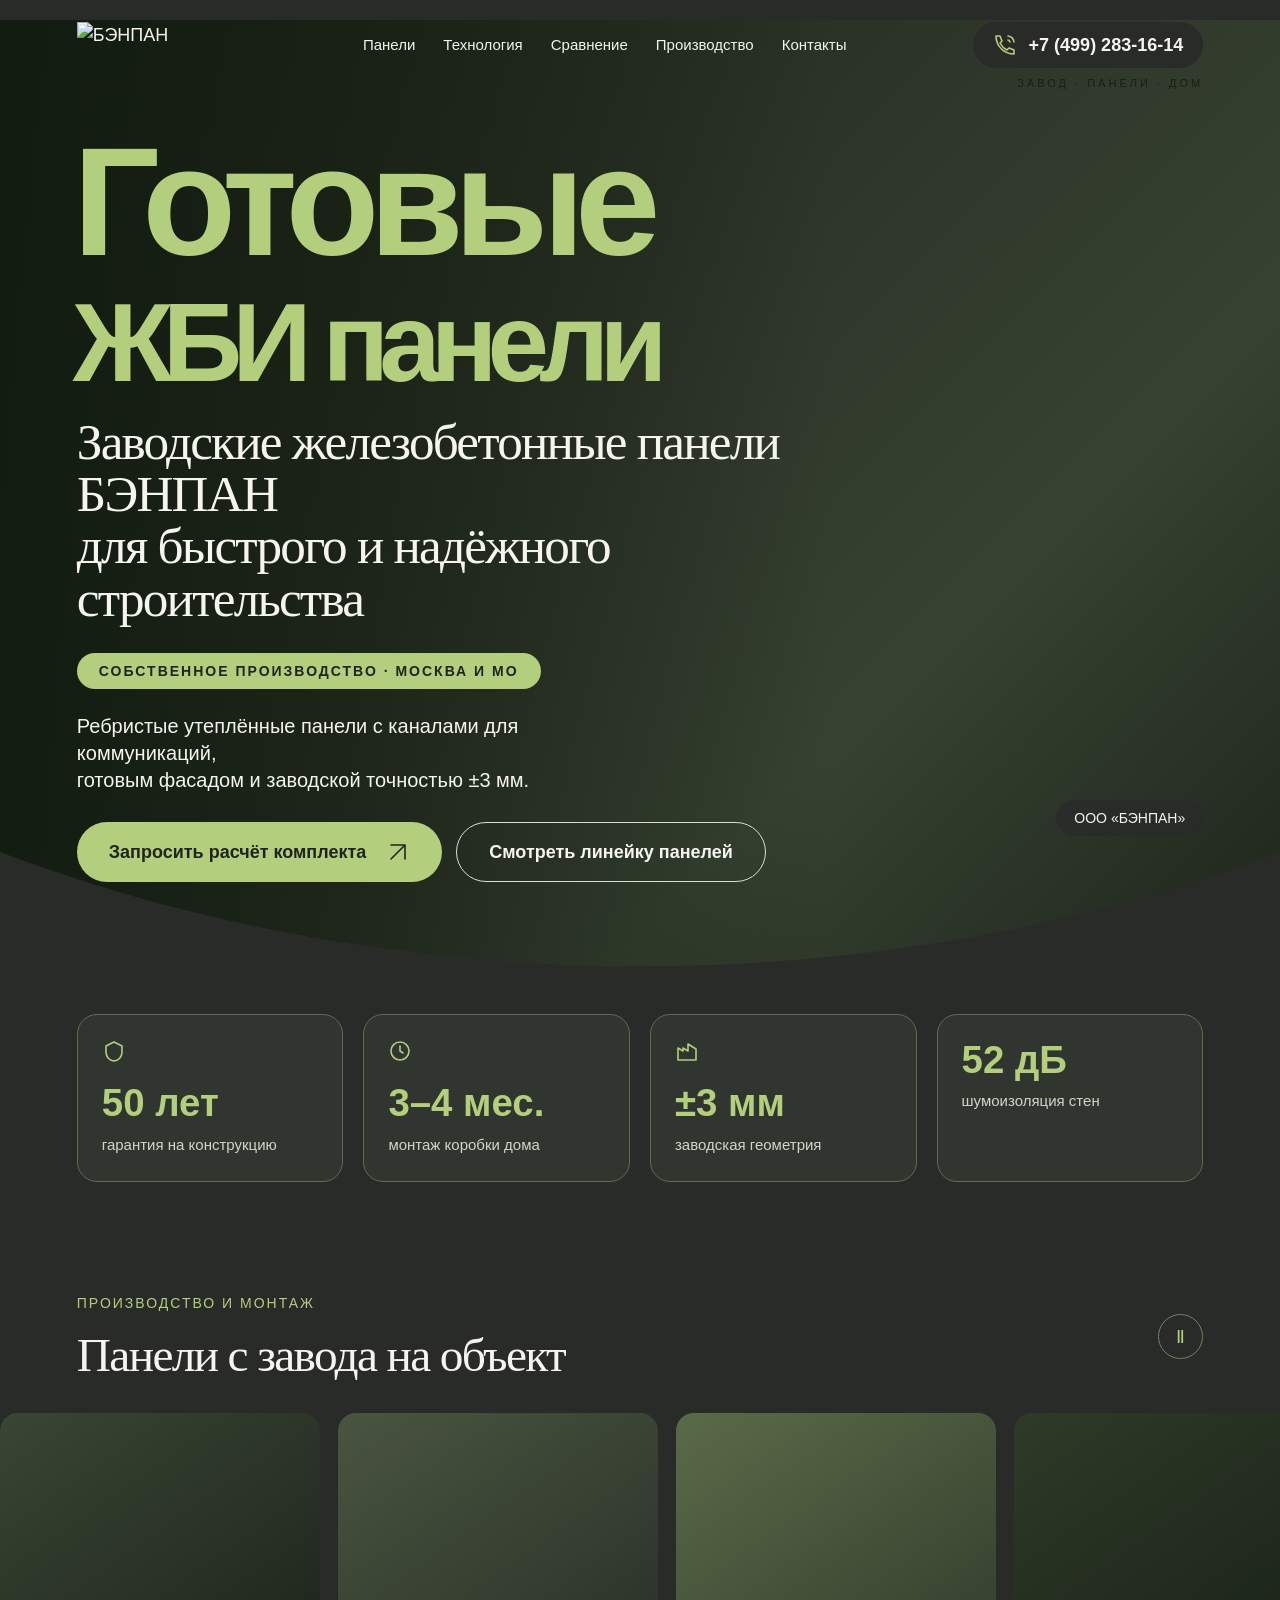
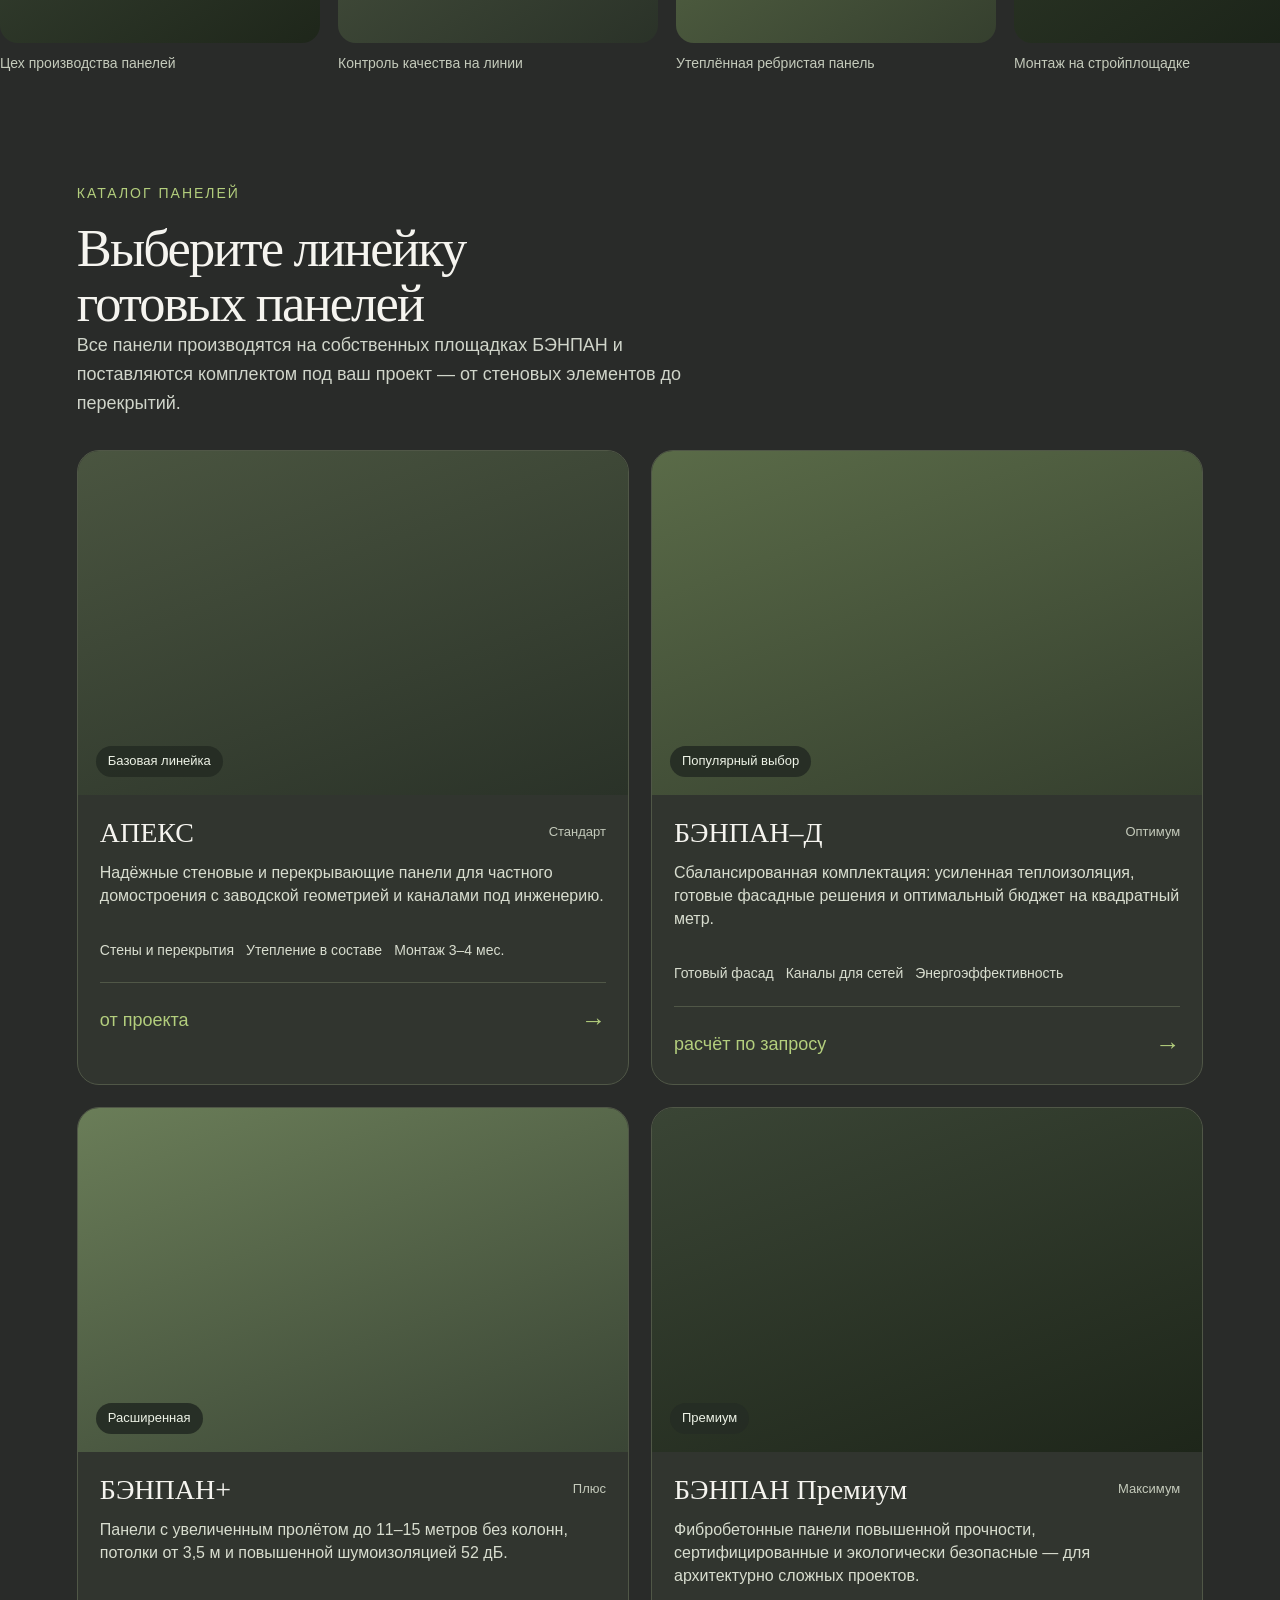
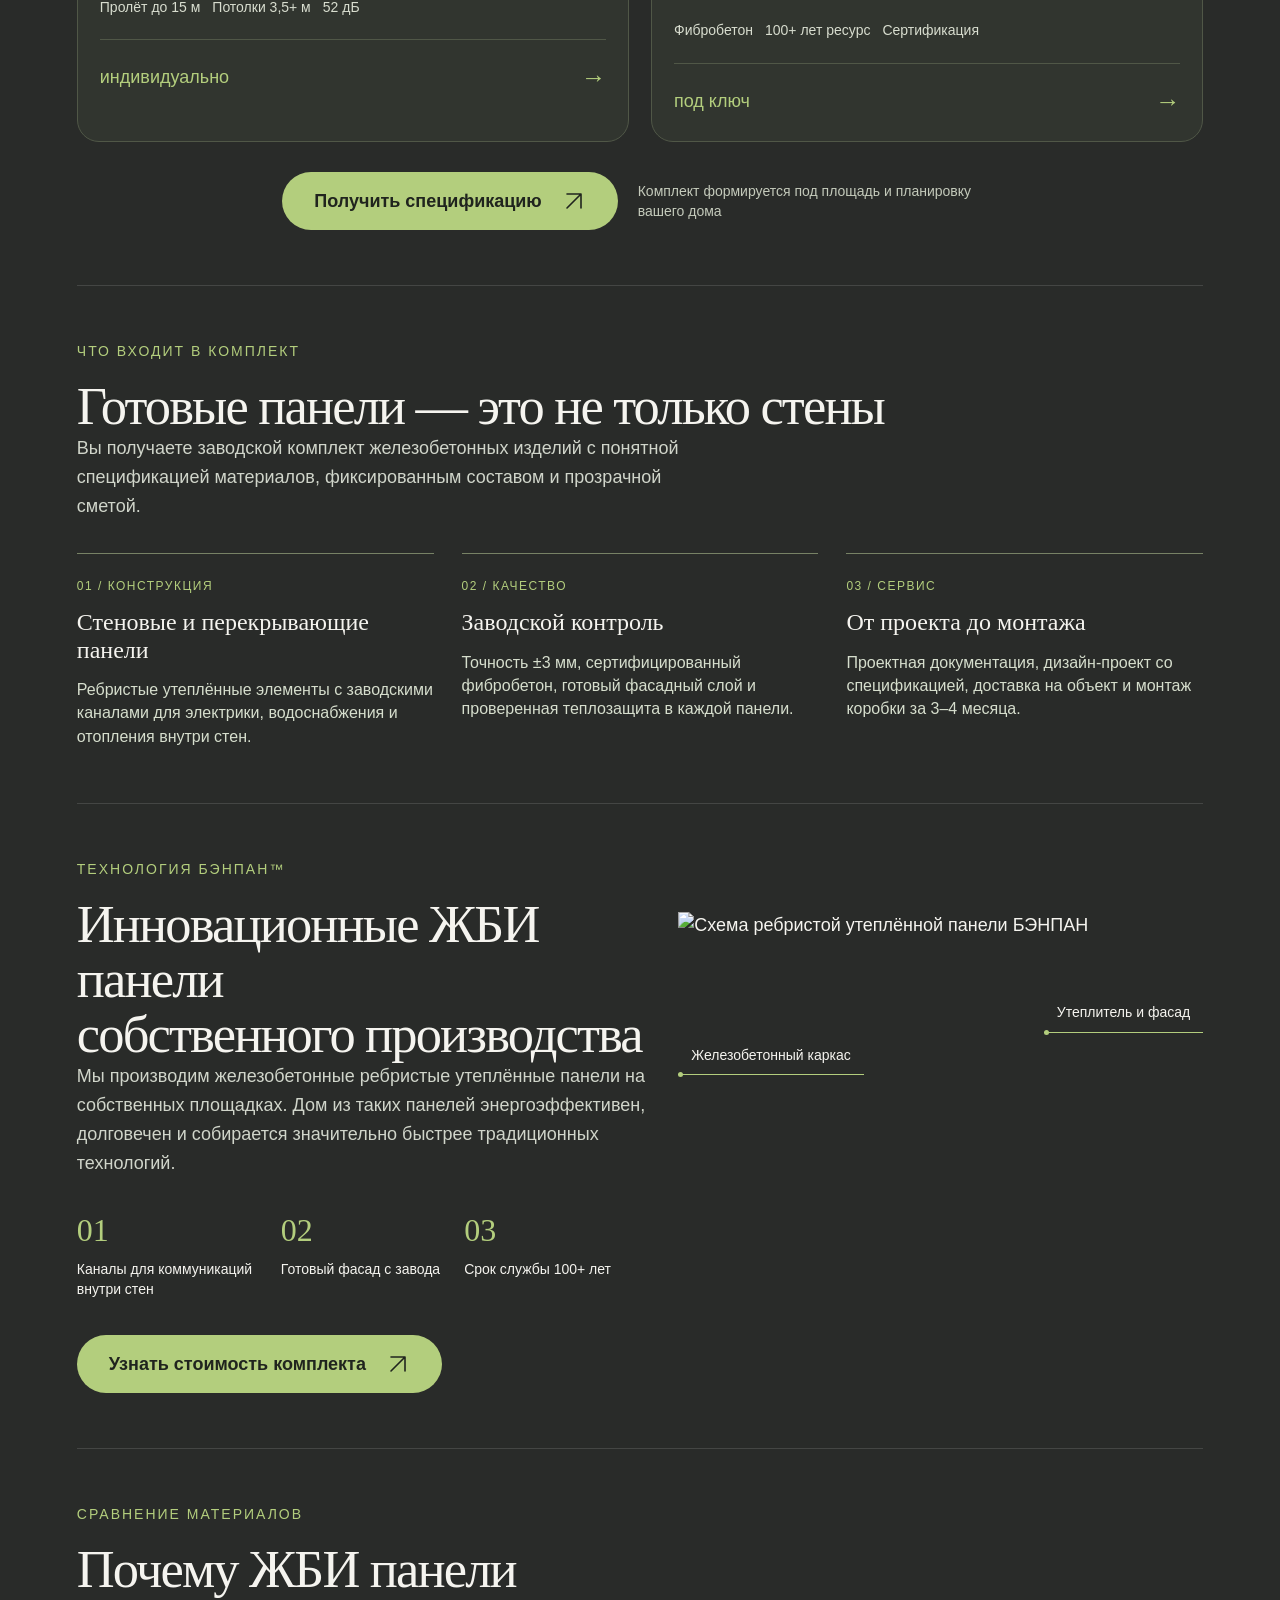
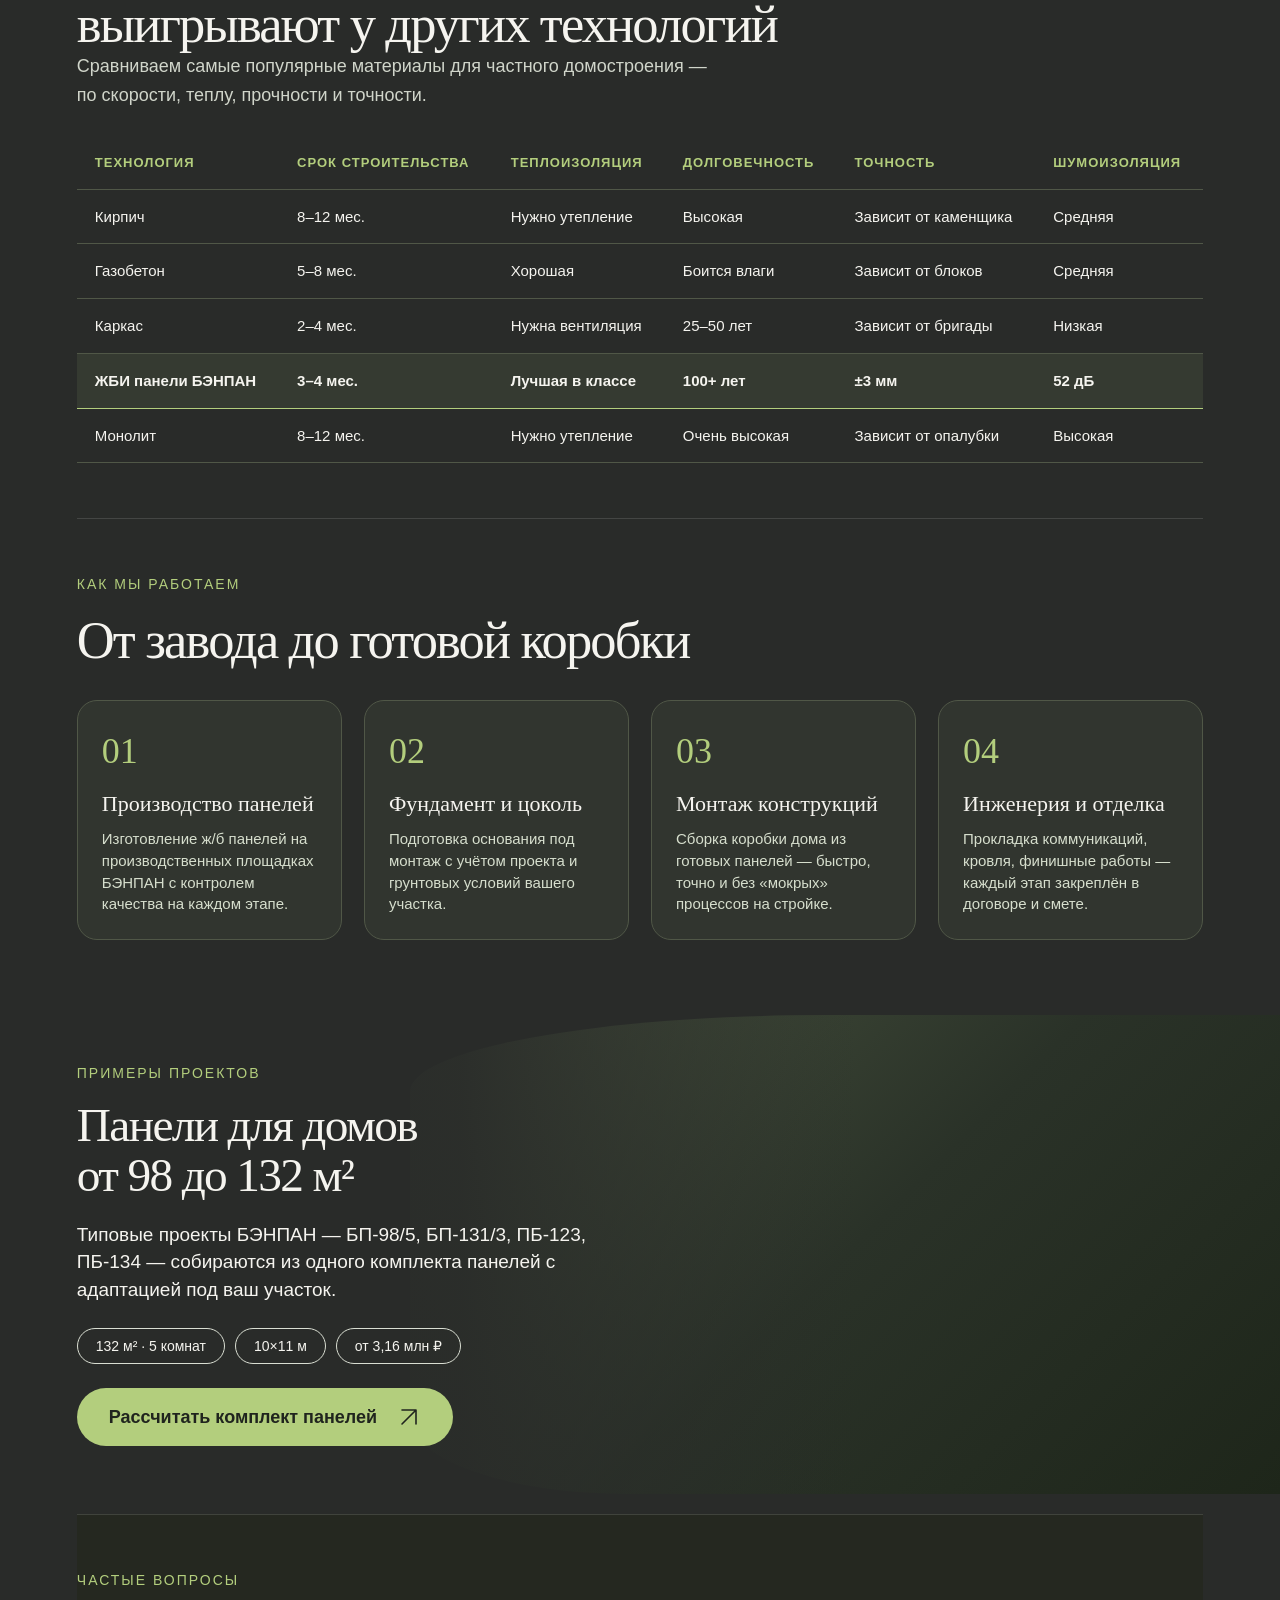
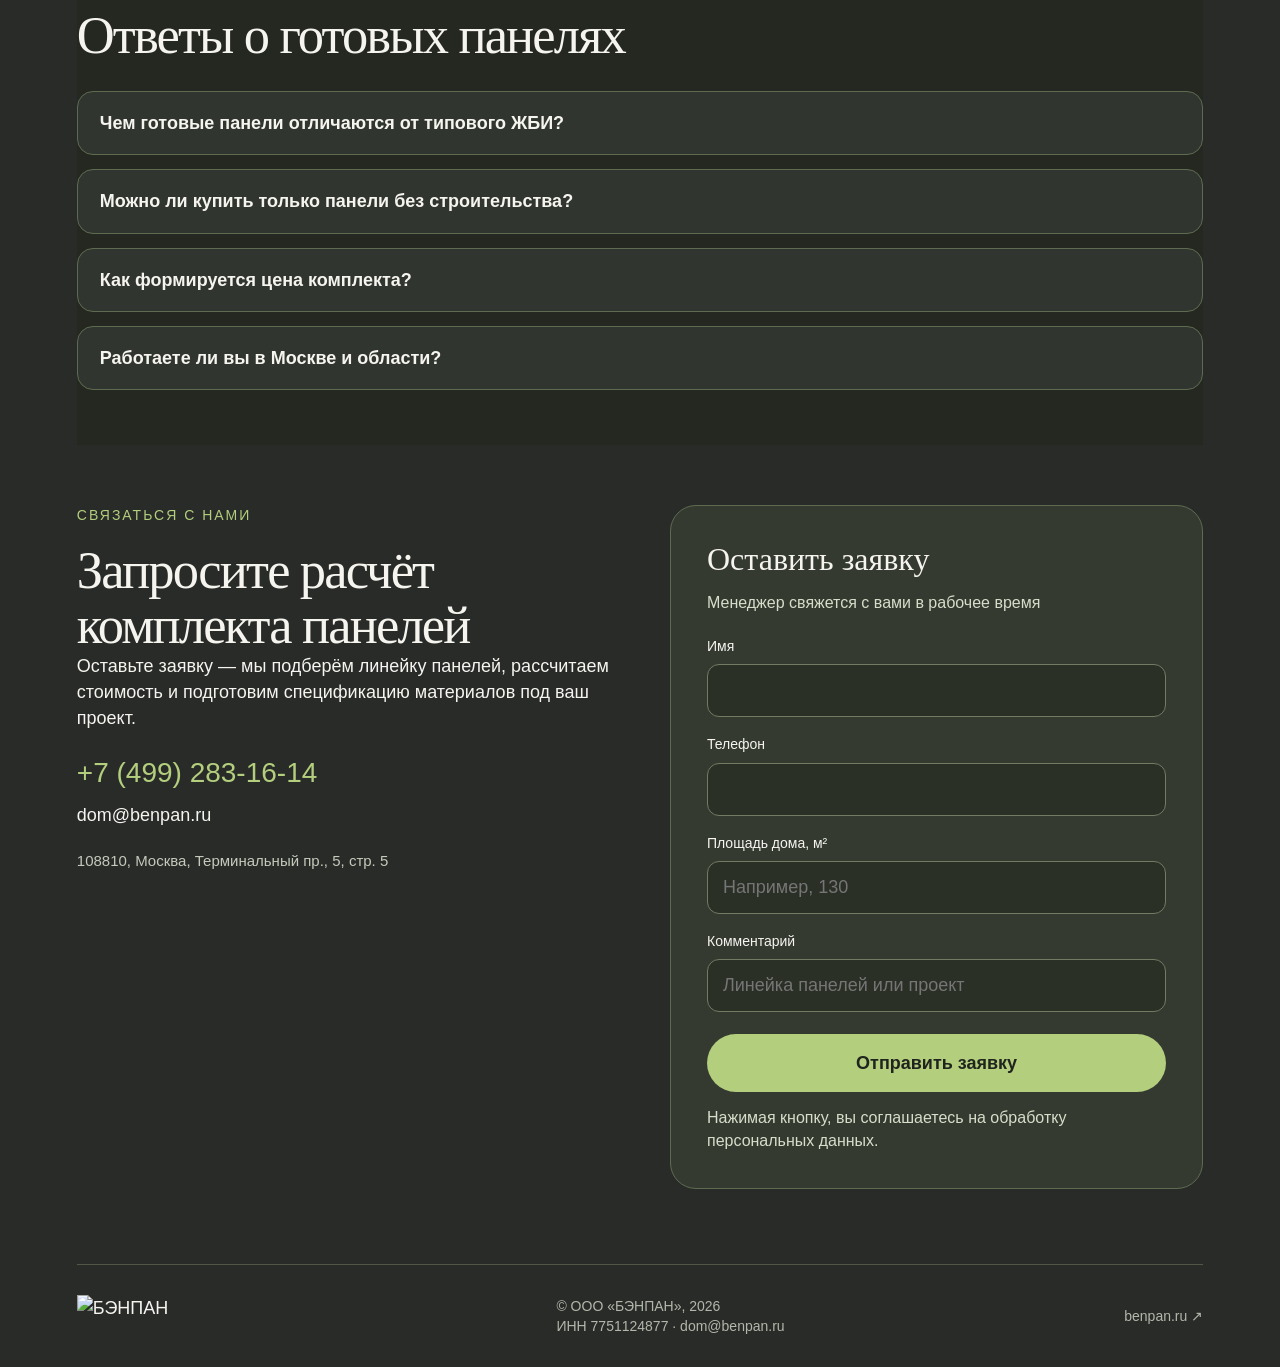
==== sites/benpan-paneli/index.html @ 17fe3798 "feat(benpan-paneli): лендинг готовых ЖБИ панелей БЭНПАН Создан лендинг sites/benpan-paneli/ по струк" ====
<!doctype html>
<html lang="ru">
<head>
  <meta charset="utf-8">
  <meta name="viewport" content="width=device-width, initial-scale=1">
  <title>Готовые ЖБИ панели БЭНПАН — заводское качество для вашего дома</title>
  <meta name="description" content="Готовые железобетонные утеплённые панели БЭНПАН: заводское производство, каналы для коммуникаций, энергоэффективность и монтаж за 3–4 месяца. Запросите расчёт комплекта.">
  <meta name="theme-color" content="#292b29">
  <link rel="icon" href="assets/logo.svg" type="image/svg+xml">
  <link rel="stylesheet" href="style.css">
  <script src="script.js" defer></script>
</head>
<body>
  <svg class="symbols" xmlns="http://www.w3.org/2000/svg" aria-hidden="true">
    <symbol id="arrow" viewBox="0 0 24 24"><path d="M5 19 19 5M5 5h14v14"/></symbol>
    <symbol id="phone" viewBox="0 0 24 24"><path d="M7 3H3c0 10 8 18 18 18v-4l-5-2-2 2a16 16 0 0 1-7-7l2-2-2-5ZM15 3a7 7 0 0 1 6 6M15 7a3 3 0 0 1 2 2"/></symbol>
    <symbol id="shield" viewBox="0 0 24 24"><path d="M12 3 4 7v6c0 5 3.5 8.5 8 9 4.5-.5 8-4 8-9V7l-8-4Z"/></symbol>
    <symbol id="clock" viewBox="0 0 24 24"><circle cx="12" cy="12" r="9"/><path d="M12 7v5l3 2"/></symbol>
    <symbol id="factory" viewBox="0 0 24 24"><path d="M3 21V9l5 3V9l5 3V5l8 5v11H3Z"/></symbol>
  </svg>

  <a class="skip" href="#main">К содержанию</a>

  <header class="header wrap">
    <a href="#" aria-label="БЭНПАН — в начало">
      <img class="logo" src="assets/logo.svg" alt="БЭНПАН" width="160" height="48">
    </a>
    <nav id="site-menu" class="header-nav" aria-label="Навигация">
      <a href="#catalog">Панели</a>
      <a href="#technology">Технология</a>
      <a href="#compare">Сравнение</a>
      <a href="#process">Производство</a>
      <a href="#contacts">Контакты</a>
    </nav>
    <div class="header-right">
      <a class="phone-pill" href="tel:+74992831614">
        <svg><use href="#phone"/></svg>
        +7 (499) 283-16-14
      </a>
      <span class="motto">ЗАВОД · ПАНЕЛИ · ДОМ</span>
    </div>
    <button class="menu-toggle" type="button" aria-label="Открыть меню" aria-controls="site-menu" aria-expanded="false">
      <span></span><span></span><span></span>
    </button>
  </header>

  <main id="main">
    <section class="hero" aria-labelledby="hero-title">
      <div class="hero-bg" aria-hidden="true"></div>
      <div class="hero-shade"></div>
      <div class="hero-copy wrap">
        <h1 id="hero-title">Готовые<br><span>ЖБИ панели</span></h1>
        <p class="hero-title">Заводские железобетонные панели БЭНПАН<br>для быстрого и надёжного строительства</p>
        <p class="date">СОБСТВЕННОЕ ПРОИЗВОДСТВО · МОСКВА И МО</p>
        <p class="hero-intro">Ребристые утеплённые панели с каналами для коммуникаций,<br>готовым фасадом и заводской точностью ±3 мм.</p>
        <div class="hero-actions">
          <a class="button" href="#contacts">Запросить расчёт комплекта<svg><use href="#arrow"/></svg></a>
          <a class="button button-outline" href="#catalog">Смотреть линейку панелей</a>
        </div>
      </div>
      <span class="location">ООО «БЭНПАН»</span>
    </section>

    <section class="stats wrap" aria-label="Преимущества">
      <article>
        <svg><use href="#shield"/></svg>
        <strong>50 лет</strong>
        <span>гарантия на конструкцию</span>
      </article>
      <article>
        <svg><use href="#clock"/></svg>
        <strong>3–4 мес.</strong>
        <span>монтаж коробки дома</span>
      </article>
      <article>
        <svg><use href="#factory"/></svg>
        <strong>±3 мм</strong>
        <span>заводская геометрия</span>
      </article>
      <article>
        <strong>52 дБ</strong>
        <span>шумоизоляция стен</span>
      </article>
    </section>

    <section class="village-strip" aria-labelledby="strip-title">
      <div class="wrap strip-heading">
        <div>
          <p class="eyebrow">ПРОИЗВОДСТВО И МОНТАЖ</p>
          <h2 id="strip-title">Панели с завода на объект</h2>
        </div>
        <button id="pause-strip" class="strip-pause" type="button" aria-label="Приостановить движение фотографий" aria-pressed="false">Ⅱ</button>
      </div>
      <div class="strip-window">
        <div class="strip-track">
          <div class="strip-group">
            <figure class="strip-photo"><div class="strip-visual strip-visual-1"></div><figcaption>Цех производства панелей</figcaption></figure>
            <figure class="strip-photo"><div class="strip-visual strip-visual-2"></div><figcaption>Контроль качества на линии</figcaption></figure>
            <figure class="strip-photo"><div class="strip-visual strip-visual-3"></div><figcaption>Утеплённая ребристая панель</figcaption></figure>
            <figure class="strip-photo"><div class="strip-visual strip-visual-4"></div><figcaption>Монтаж на стройплощадке</figcaption></figure>
          </div>
          <div class="strip-group" aria-hidden="true">
            <figure class="strip-photo"><div class="strip-visual strip-visual-1"></div><figcaption>Цех производства панелей</figcaption></figure>
            <figure class="strip-photo"><div class="strip-visual strip-visual-2"></div><figcaption>Контроль качества на линии</figcaption></figure>
            <figure class="strip-photo"><div class="strip-visual strip-visual-3"></div><figcaption>Утеплённая ребристая панель</figcaption></figure>
            <figure class="strip-photo"><div class="strip-visual strip-visual-4"></div><figcaption>Монтаж на стройплощадке</figcaption></figure>
          </div>
        </div>
      </div>
    </section>

    <section class="catalog-section wrap" id="catalog" aria-labelledby="catalog-title">
      <p class="eyebrow">КАТАЛОГ ПАНЕЛЕЙ</p>
      <h2 id="catalog-title">Выберите линейку<br>готовых панелей</h2>
      <p class="section-description">Все панели производятся на собственных площадках БЭНПАН и поставляются комплектом под ваш проект — от стеновых элементов до перекрытий.</p>

      <div class="house-grid">
        <article class="house-card">
          <div class="house-cover cover-apex"><span>Базовая линейка</span></div>
          <div class="house-card-body">
            <div class="house-card-top">
              <h3>АПЕКС</h3>
              <span>Стандарт</span>
            </div>
            <p class="card-text">Надёжные стеновые и перекрывающие панели для частного домостроения с заводской геометрией и каналами под инженерию.</p>
            <div class="house-specs">
              <span>Стены и перекрытия</span>
              <span>Утепление в составе</span>
              <span>Монтаж 3–4 мес.</span>
            </div>
            <div class="house-card-bottom">
              <strong>от проекта</strong>
              <span class="house-arrow">→</span>
            </div>
          </div>
        </article>

        <article class="house-card">
          <div class="house-cover cover-d"><span>Популярный выбор</span></div>
          <div class="house-card-body">
            <div class="house-card-top">
              <h3>БЭНПАН–Д</h3>
              <span>Оптимум</span>
            </div>
            <p class="card-text">Сбалансированная комплектация: усиленная теплоизоляция, готовые фасадные решения и оптимальный бюджет на квадратный метр.</p>
            <div class="house-specs">
              <span>Готовый фасад</span>
              <span>Каналы для сетей</span>
              <span>Энергоэффективность</span>
            </div>
            <div class="house-card-bottom">
              <strong>расчёт по запросу</strong>
              <span class="house-arrow">→</span>
            </div>
          </div>
        </article>

        <article class="house-card">
          <div class="house-cover cover-plus"><span>Расширенная</span></div>
          <div class="house-card-body">
            <div class="house-card-top">
              <h3>БЭНПАН+</h3>
              <span>Плюс</span>
            </div>
            <p class="card-text">Панели с увеличенным пролётом до 11–15 метров без колонн, потолки от 3,5 м и повышенной шумоизоляцией 52 дБ.</p>
            <div class="house-specs">
              <span>Пролёт до 15 м</span>
              <span>Потолки 3,5+ м</span>
              <span>52 дБ</span>
            </div>
            <div class="house-card-bottom">
              <strong>индивидуально</strong>
              <span class="house-arrow">→</span>
            </div>
          </div>
        </article>

        <article class="house-card">
          <div class="house-cover cover-premium"><span>Премиум</span></div>
          <div class="house-card-body">
            <div class="house-card-top">
              <h3>БЭНПАН Премиум</h3>
              <span>Максимум</span>
            </div>
            <p class="card-text">Фибробетонные панели повышенной прочности, сертифицированные и экологически безопасные — для архитектурно сложных проектов.</p>
            <div class="house-specs">
              <span>Фибробетон</span>
              <span>100+ лет ресурс</span>
              <span>Сертификация</span>
            </div>
            <div class="house-card-bottom">
              <strong>под ключ</strong>
              <span class="house-arrow">→</span>
            </div>
          </div>
        </article>
      </div>

      <div class="catalog-bottom">
        <a class="button" href="#contacts">Получить спецификацию<svg><use href="#arrow"/></svg></a>
        <span>Комплект формируется под площадь и планировку вашего дома</span>
      </div>
    </section>

    <section class="decision-section wrap" id="included">
      <p class="eyebrow">ЧТО ВХОДИТ В КОМПЛЕКТ</p>
      <h2>Готовые панели — это не только стены</h2>
      <p class="decision-intro">Вы получаете заводской комплект железобетонных изделий с понятной спецификацией материалов, фиксированным составом и прозрачной сметой.</p>
      <div class="decision-grid">
        <article>
          <span>01 / КОНСТРУКЦИЯ</span>
          <h3>Стеновые и перекрывающие панели</h3>
          <p>Ребристые утеплённые элементы с заводскими каналами для электрики, водоснабжения и отопления внутри стен.</p>
        </article>
        <article>
          <span>02 / КАЧЕСТВО</span>
          <h3>Заводской контроль</h3>
          <p>Точность ±3 мм, сертифицированный фибробетон, готовый фасадный слой и проверенная теплозащита в каждой панели.</p>
        </article>
        <article>
          <span>03 / СЕРВИС</span>
          <h3>От проекта до монтажа</h3>
          <p>Проектная документация, дизайн-проект со спецификацией, доставка на объект и монтаж коробки за 3–4 месяца.</p>
        </article>
      </div>
    </section>

    <section class="benpan-tech wrap" id="technology" aria-labelledby="tech-title">
      <div class="tech-copy">
        <p class="eyebrow">ТЕХНОЛОГИЯ БЭНПАН™</p>
        <h2 id="tech-title">Инновационные ЖБИ панели<br>собственного производства</h2>
        <p class="section-description">Мы производим железобетонные ребристые утеплённые панели на собственных площадках. Дом из таких панелей энергоэффективен, долговечен и собирается значительно быстрее традиционных технологий.</p>
        <ul class="tech-features">
          <li><span>01</span>Каналы для коммуникаций внутри стен</li>
          <li><span>02</span>Готовый фасад с завода</li>
          <li><span>03</span>Срок службы 100+ лет</li>
        </ul>
        <a class="button" href="#contacts">Узнать стоимость комплекта<svg><use href="#arrow"/></svg></a>
      </div>
      <figure class="panel-visual">
        <img src="assets/panel-diagram.svg" width="640" height="520" alt="Схема ребристой утеплённой панели БЭНПАН">
        <span class="panel-label concrete">Железобетонный каркас</span>
        <span class="panel-label insulation">Утеплитель и фасад</span>
      </figure>
    </section>

    <section class="compare-section wrap" id="compare" aria-labelledby="compare-title">
      <p class="eyebrow">СРАВНЕНИЕ МАТЕРИАЛОВ</p>
      <h2 id="compare-title">Почему ЖБИ панели<br>выигрывают у других технологий</h2>
      <p class="section-description">Сравниваем самые популярные материалы для частного домостроения — по скорости, теплу, прочности и точности.</p>
      <div class="table-scroll">
        <table class="compare-table">
          <thead>
            <tr>
              <th>Технология</th>
              <th>Срок строительства</th>
              <th>Теплоизоляция</th>
              <th>Долговечность</th>
              <th>Точность</th>
              <th>Шумоизоляция</th>
            </tr>
          </thead>
          <tbody>
            <tr>
              <td>Кирпич</td>
              <td>8–12 мес.</td>
              <td>Нужно утепление</td>
              <td>Высокая</td>
              <td>Зависит от каменщика</td>
              <td>Средняя</td>
            </tr>
            <tr>
              <td>Газобетон</td>
              <td>5–8 мес.</td>
              <td>Хорошая</td>
              <td>Боится влаги</td>
              <td>Зависит от блоков</td>
              <td>Средняя</td>
            </tr>
            <tr>
              <td>Каркас</td>
              <td>2–4 мес.</td>
              <td>Нужна вентиляция</td>
              <td>25–50 лет</td>
              <td>Зависит от бригады</td>
              <td>Низкая</td>
            </tr>
            <tr class="highlight">
              <td><strong>ЖБИ панели БЭНПАН</strong></td>
              <td><strong>3–4 мес.</strong></td>
              <td><strong>Лучшая в классе</strong></td>
              <td><strong>100+ лет</strong></td>
              <td><strong>±3 мм</strong></td>
              <td><strong>52 дБ</strong></td>
            </tr>
            <tr>
              <td>Монолит</td>
              <td>8–12 мес.</td>
              <td>Нужно утепление</td>
              <td>Очень высокая</td>
              <td>Зависит от опалубки</td>
              <td>Высокая</td>
            </tr>
          </tbody>
        </table>
      </div>
    </section>

    <section class="process-section wrap" id="process" aria-labelledby="process-title">
      <p class="eyebrow">КАК МЫ РАБОТАЕМ</p>
      <h2 id="process-title">От завода до готовой коробки</h2>
      <div class="process-grid">
        <article>
          <span>01</span>
          <h3>Производство панелей</h3>
          <p>Изготовление ж/б панелей на производственных площадках БЭНПАН с контролем качества на каждом этапе.</p>
        </article>
        <article>
          <span>02</span>
          <h3>Фундамент и цоколь</h3>
          <p>Подготовка основания под монтаж с учётом проекта и грунтовых условий вашего участка.</p>
        </article>
        <article>
          <span>03</span>
          <h3>Монтаж конструкций</h3>
          <p>Сборка коробки дома из готовых панелей — быстро, точно и без «мокрых» процессов на стройке.</p>
        </article>
        <article>
          <span>04</span>
          <h3>Инженерия и отделка</h3>
          <p>Прокладка коммуникаций, кровля, финишные работы — каждый этап закреплён в договоре и смете.</p>
        </article>
      </div>
    </section>

    <section class="homes" aria-labelledby="homes-title">
      <div class="homes-bg" aria-hidden="true"></div>
      <div class="homes-shade"></div>
      <div class="wrap homes-copy">
        <p class="eyebrow">ПРИМЕРЫ ПРОЕКТОВ</p>
        <h2 id="homes-title">Панели для домов<br>от 98 до 132 м²</h2>
        <p>Типовые проекты БЭНПАН — БП-98/5, БП-131/3, ПБ-123, ПБ-134 — собираются из одного комплекта панелей с адаптацией под ваш участок.</p>
        <div class="home-types">
          <span>132 м² · 5 комнат</span>
          <span>10×11 м</span>
          <span>от 3,16 млн ₽</span>
        </div>
        <a class="button" href="#contacts">Рассчитать комплект панелей<svg><use href="#arrow"/></svg></a>
      </div>
    </section>

    <section class="decision-section decision-soft wrap" id="faq" aria-labelledby="faq-title">
      <p class="eyebrow">ЧАСТЫЕ ВОПРОСЫ</p>
      <h2 id="faq-title">Ответы о готовых панелях</h2>
      <div class="faq-grid">
        <details>
          <summary>Чем готовые панели отличаются от типового ЖБИ?</summary>
          <p>Наши панели — не просто плиты: это утеплённые ребристые элементы с каналами для инженерии, готовым фасадом и заводской точностью. Они проектируются под конкретный дом.</p>
        </details>
        <details>
          <summary>Можно ли купить только панели без строительства?</summary>
          <p>Да, мы поставляем комплект панелей с проектной документацией. Монтаж можно заказать у нас или у вашего подрядчика по нашим чертежам.</p>
        </details>
        <details>
          <summary>Как формируется цена комплекта?</summary>
          <p>На стоимость влияют площадь, архитектура, выбранная линейка (АПЕКС, БЭНПАН–Д, БЭНПАН+, Премиум) и комплектация. Цена фиксируется в договоре.</p>
        </details>
        <details>
          <summary>Работаете ли вы в Москве и области?</summary>
          <p>Да, производство и монтаж панелей выполняем в Москве и Московской области. Подготовим расчёт и спецификацию под ваш проект.</p>
        </details>
      </div>
    </section>

    <section class="tour wrap" id="contacts" aria-labelledby="contact-title">
      <div>
        <p class="eyebrow">СВЯЗАТЬСЯ С НАМИ</p>
        <h2 id="contact-title">Запросите расчёт<br>комплекта панелей</h2>
        <p>Оставьте заявку — мы подберём линейку панелей, рассчитаем стоимость и подготовим спецификацию материалов под ваш проект.</p>
        <p class="tour-phone"><a href="tel:+74992831614">+7 (499) 283-16-14</a></p>
        <p><a href="mailto:dom@benpan.ru">dom@benpan.ru</a></p>
        <p class="contact-address">108810, Москва, Терминальный пр., 5, стр. 5</p>
      </div>
      <form id="contact-form" class="contact-form">
        <h3>Оставить заявку</h3>
        <p>Менеджер свяжется с вами в рабочее время</p>
        <label>
          Имя
          <input type="text" name="name" required autocomplete="name">
        </label>
        <label>
          Телефон
          <input type="tel" name="phone" required autocomplete="tel">
        </label>
        <label>
          Площадь дома, м²
          <input type="text" name="area" placeholder="Например, 130">
        </label>
        <label>
          Комментарий
          <input type="text" name="comment" placeholder="Линейка панелей или проект">
        </label>
        <button class="button" type="submit">Отправить заявку</button>
        <p id="form-status" class="form-status" aria-live="polite"></p>
        <p class="form-consent">Нажимая кнопку, вы соглашаетесь на обработку персональных данных.</p>
      </form>
    </section>
  </main>

  <footer class="footer wrap">
    <img class="logo" src="assets/logo.svg" alt="БЭНПАН" width="140" height="42">
    <div class="footer-info">
      <p>© ООО «БЭНПАН», 2026</p>
      <p>ИНН 7751124877 · dom@benpan.ru</p>
    </div>
    <a href="https://benpan.ru/" target="_blank" rel="noopener">benpan.ru ↗</a>
  </footer>
</body>
</html>
---- sites/benpan-paneli/style.css ----
:root {
  --bg: #292b29;
  --green: #b3ce7d;
  --white: #f5f4ef;
  --serif: Georgia, 'Times New Roman', serif;
}

* {
  box-sizing: border-box;
}

html {
  scroll-behavior: smooth;
  scroll-padding-top: 20px;
}

body {
  margin: 0;
  background: var(--bg);
  color: var(--white);
  font: 18px/1.45 Arial, sans-serif;
}

a {
  color: inherit;
  text-decoration: none;
}

button {
  font: inherit;
  cursor: pointer;
  -webkit-tap-highlight-color: transparent;
}

svg {
  width: 24px;
  height: 24px;
  fill: none;
  stroke: currentColor;
  stroke-width: 1.6;
  stroke-linecap: round;
  stroke-linejoin: round;
}

img {
  display: block;
  max-width: 100%;
}

.symbols {
  position: absolute;
  width: 0;
  height: 0;
}

.wrap {
  width: min(1280px, 88%);
  margin-inline: auto;
}

h1,
h2,
h3,
p,
figure {
  margin: 0;
}

h2 {
  font: 400 clamp(32px, 4.1vw, 60px)/1.05 var(--serif);
  letter-spacing: -0.035em;
}

p {
  margin-bottom: 22px;
}

.eyebrow {
  color: var(--green);
  font-size: 14px;
  letter-spacing: 2px;
  margin-bottom: 18px;
}

.section-description,
.decision-intro {
  color: #d0d5ca;
  line-height: 1.6;
  font-size: 18px;
  max-width: 640px;
}

.button {
  display: inline-flex;
  align-items: center;
  justify-content: center;
  gap: 20px;
  padding: 16px 32px;
  border-radius: 50px;
  background: var(--green);
  color: #20241e;
  font-weight: 700;
  min-height: 56px;
  border: 0;
  transition: background 0.2s, transform 0.2s;
}

.button:hover {
  background: #c5df92;
  transform: translateY(-2px);
}

.button-outline {
  background: transparent;
  color: var(--white);
  border: 1px solid #d9ded2;
}

.button-outline:hover {
  background: #ffffff10;
  border-color: var(--green);
  color: var(--green);
}

a:focus-visible,
button:focus-visible,
summary:focus-visible {
  outline: 3px solid #fff;
  outline-offset: 5px;
}

.skip {
  position: fixed;
  top: -80px;
  left: 20px;
  z-index: 100;
  background: white;
  color: black;
  padding: 12px;
}

.skip:focus {
  top: 12px;
}

.header {
  position: relative;
  z-index: 10;
  display: flex;
  align-items: flex-start;
  justify-content: space-between;
  padding-top: 22px;
}

.logo {
  width: 160px;
  height: auto;
}

.header-nav {
  display: flex;
  gap: 28px;
  padding-top: 12px;
  font-size: 15px;
}

.header-nav a:hover {
  color: var(--green);
}

.header-right {
  display: flex;
  flex-direction: column;
  align-items: flex-end;
  gap: 8px;
}

.phone-pill {
  display: inline-flex;
  gap: 12px;
  align-items: center;
  background: #292b29;
  border-radius: 35px;
  padding: 10px 20px;
  font-weight: 700;
  font-size: 18px;
}

.phone-pill svg {
  color: var(--green);
}

.motto {
  font-size: 11px;
  letter-spacing: 3px;
  color: #172114;
}

.menu-toggle {
  display: none;
  flex-direction: column;
  gap: 5px;
  background: transparent;
  border: 0;
  padding: 8px;
}

.menu-toggle span {
  display: block;
  width: 24px;
  height: 2px;
  background: var(--white);
}

.hero {
  position: relative;
  min-height: 760px;
  overflow: hidden;
  padding-bottom: 84px;
  clip-path: ellipse(105% 100% at 50% 0);
  margin-top: -72px;
  padding-top: 72px;
}

.hero-bg {
  position: absolute;
  inset: 0;
  background:
    linear-gradient(135deg, #1a2218 0%, #2d3528 40%, #3a4535 70%, #1e261a 100%),
    url("data:image/svg+xml,%3Csvg width='60' height='60' viewBox='0 0 60 60' xmlns='http://www.w3.org/2000/svg'%3E%3Cg fill='none' fill-rule='evenodd'%3E%3Cg fill='%23b3ce7d' fill-opacity='0.04'%3E%3Cpath d='M36 34v-4h-2v4h-4v2h4v4h2v-4h4v-2h-4zm0-30V0h-2v4h-4v2h4v4h2V6h4V4h-4zM6 34v-4H4v4H0v2h4v4h2v-4h4v-2H6zM6 4V0H4v4H0v2h4v4h2V6h4V4H6z'/%3E%3C/g%3E%3C/g%3E%3C/svg%3E");
}

.hero-shade {
  position: absolute;
  inset: 0;
  background: linear-gradient(90deg, rgba(18, 27, 16, 0.94) 0%, rgba(22, 30, 18, 0.73) 27%, rgba(22, 30, 18, 0.08) 65%);
}

.hero-copy {
  position: relative;
  z-index: 3;
  margin-top: 48px;
}

.hero h1 {
  font-weight: 900;
  color: var(--green);
  font-size: clamp(72px, 12vw, 160px);
  line-height: 0.82;
  letter-spacing: -0.065em;
  margin-left: -4px;
  margin-bottom: 24px;
}

.hero h1 span {
  font-size: 0.72em;
}

.hero-title {
  font: 400 clamp(30px, 4vw, 54px)/1.02 var(--serif);
  letter-spacing: -0.035em;
  margin-bottom: 28px;
  max-width: 720px;
}

.date {
  display: table;
  background: var(--green);
  color: #20251c;
  padding: 8px 22px;
  border-radius: 30px;
  letter-spacing: 2px;
  font-size: 14px;
  font-weight: 700;
  margin-bottom: 24px;
}

.hero-intro {
  font-size: 20px;
  line-height: 1.35;
  max-width: 560px;
  margin-bottom: 28px;
}

.hero-actions {
  display: flex;
  flex-wrap: wrap;
  gap: 14px;
}

.location {
  position: absolute;
  bottom: 130px;
  right: 6%;
  background: #292b29dd;
  padding: 8px 18px;
  border-radius: 30px;
  font-size: 14px;
  z-index: 3;
}

.stats {
  display: grid;
  grid-template-columns: repeat(4, 1fr);
  gap: 20px;
  padding-block: 48px 56px;
}

.stats article {
  border: 1px solid #5f6b51;
  border-radius: 20px;
  padding: 24px;
  background: #31352f;
}

.stats svg {
  color: var(--green);
  margin-bottom: 12px;
}

.stats strong {
  display: block;
  font-size: clamp(28px, 3vw, 40px);
  color: var(--green);
  line-height: 1.1;
  margin-bottom: 6px;
}

.stats span {
  font-size: 15px;
  color: #d0d5ca;
}

.village-strip {
  padding-block: 55px;
  overflow: hidden;
}

.strip-heading {
  display: flex;
  align-items: center;
  justify-content: space-between;
  gap: 20px;
  margin-bottom: 32px;
}

.strip-heading h2 {
  font-size: clamp(32px, 3.7vw, 54px);
}

.strip-pause {
  flex: none;
  border: 1px solid #758165;
  color: var(--green);
  border-radius: 50%;
  background: transparent;
  width: 45px;
  height: 45px;
}

.strip-window {
  overflow: hidden;
}

.strip-track {
  display: flex;
  width: max-content;
  animation: strip-move 80s linear infinite;
}

.strip-group {
  display: flex;
  gap: 18px;
  padding-right: 18px;
}

.strip-photo {
  margin: 0;
  width: 320px;
}

.strip-visual {
  width: 320px;
  height: 230px;
  border-radius: 18px;
}

.strip-visual-1 {
  background: linear-gradient(145deg, #3a4535, #1e261a);
}

.strip-visual-2 {
  background: linear-gradient(145deg, #4a5540, #2a3228);
}

.strip-visual-3 {
  background: linear-gradient(145deg, #5a6b48, #353f2e);
}

.strip-visual-4 {
  background: linear-gradient(145deg, #2f3a28, #1a2218);
}

.strip-photo figcaption {
  margin-top: 10px;
  font-size: 14px;
  color: #c4cabb;
}

.strip-track.paused {
  animation-play-state: paused;
}

@keyframes strip-move {
  from {
    transform: translateX(-50%);
  }

  to {
    transform: translateX(0);
  }
}

.catalog-section {
  padding-block: 55px;
}

.house-grid {
  display: grid;
  grid-template-columns: repeat(2, minmax(0, 1fr));
  gap: 22px;
  margin-top: 32px;
}

.house-card {
  text-align: left;
  border: 1px solid #505747;
  border-radius: 22px;
  background: #31352f;
  overflow: hidden;
  transition: transform 0.2s, border-color 0.2s;
}

.house-card:hover {
  transform: translateY(-4px);
  border-color: var(--green);
}

.house-cover {
  position: relative;
  aspect-ratio: 1.6;
  display: flex;
  align-items: flex-end;
  padding: 18px;
}

.cover-apex {
  background: linear-gradient(160deg, #4a5540, #2a3228);
}

.cover-d {
  background: linear-gradient(160deg, #5a6b48, #353f2e);
}

.cover-plus {
  background: linear-gradient(160deg, #6a7d58, #3a4535);
}

.cover-premium {
  background: linear-gradient(160deg, #3a4535, #1e261a);
}

.house-cover > span {
  background: #252d24ed;
  color: #edf2e6;
  border-radius: 20px;
  padding: 6px 12px;
  font-size: 13px;
}

.house-card-body {
  padding: 22px;
}

.house-card-top {
  display: flex;
  justify-content: space-between;
  align-items: center;
  gap: 10px;
  margin-bottom: 12px;
}

.house-card h3 {
  font: 400 28px var(--serif);
}

.house-card-top > span {
  font-size: 13px;
  color: #c4cabb;
}

.card-text {
  font-size: 16px;
  color: #d8ddcf;
  margin-bottom: 16px;
}

.house-specs {
  display: flex;
  gap: 12px;
  flex-wrap: wrap;
  font-size: 14px;
  color: #d8ddcf;
  padding: 17px 0 22px;
  border-bottom: 1px solid #505747;
}

.house-card-bottom {
  display: flex;
  align-items: center;
  justify-content: space-between;
  gap: 10px;
  padding-top: 19px;
}

.house-card-bottom strong {
  font-size: 18px;
  font-weight: 500;
  color: var(--green);
}

.house-arrow {
  font-size: 25px;
  color: var(--green);
}

.catalog-bottom {
  display: flex;
  align-items: center;
  justify-content: center;
  gap: 20px;
  margin-top: 30px;
  flex-wrap: wrap;
}

.catalog-bottom > span {
  font-size: 14px;
  color: #c4cabb;
  max-width: 360px;
}

.decision-section {
  padding-block: 55px;
  border-top: 1px solid #ffffff20;
}

.decision-grid {
  display: grid;
  grid-template-columns: repeat(3, 1fr);
  gap: 28px;
  margin-top: 32px;
}

.decision-grid article {
  border-top: 1px solid #778265;
  padding-top: 24px;
}

.decision-grid span {
  display: block;
  font-size: 12px;
  letter-spacing: 1.5px;
  color: var(--green);
  margin-bottom: 14px;
}

.decision-grid h3 {
  font: 400 24px/1.15 var(--serif);
  margin-bottom: 14px;
}

.decision-grid p {
  font-size: 16px;
  color: #d6decd;
  margin: 0;
}

.benpan-tech {
  display: grid;
  grid-template-columns: 1.1fr 1fr;
  align-items: center;
  gap: 24px;
  padding-block: 55px;
  border-top: 1px solid #ffffff20;
}

.tech-features {
  list-style: none;
  display: flex;
  gap: 24px;
  margin: 30px 0 35px;
  padding: 0;
  flex-wrap: wrap;
}

.tech-features li {
  font-size: 14px;
  line-height: 1.4;
  max-width: 180px;
}

.tech-features span {
  display: block;
  font-size: 32px;
  color: var(--green);
  font-family: var(--serif);
  margin-bottom: 8px;
}

.panel-visual {
  position: relative;
  min-width: 0;
}

.panel-visual img {
  width: 100%;
  height: auto;
}

.panel-label {
  position: absolute;
  padding: 9px 13px;
  background: #292b29dc;
  border-bottom: 1px solid var(--green);
  font-size: 14px;
  white-space: nowrap;
}

.panel-label::after {
  content: '';
  position: absolute;
  width: 5px;
  height: 5px;
  background: var(--green);
  border-radius: 50%;
  bottom: -3px;
  left: 0;
}

.concrete {
  top: 29%;
  left: 0;
}

.insulation {
  top: 19%;
  right: 0;
}

.compare-section {
  padding-block: 55px;
  border-top: 1px solid #ffffff20;
}

.table-scroll {
  overflow-x: auto;
  margin-top: 28px;
}

.compare-table {
  width: 100%;
  min-width: 760px;
  border-collapse: collapse;
  font-size: 15px;
}

.compare-table th,
.compare-table td {
  padding: 16px 18px;
  border-bottom: 1px solid #505747;
  text-align: left;
}

.compare-table th {
  color: var(--green);
  font-size: 13px;
  letter-spacing: 1px;
  text-transform: uppercase;
}

.compare-table tr.highlight {
  background: #353a31;
}

.compare-table tr.highlight td {
  border-bottom-color: var(--green);
}

.process-section {
  padding-block: 55px;
  border-top: 1px solid #ffffff20;
}

.process-grid {
  display: grid;
  grid-template-columns: repeat(4, 1fr);
  gap: 22px;
  margin-top: 32px;
}

.process-grid article {
  background: #31352f;
  border: 1px solid #505747;
  border-radius: 20px;
  padding: 24px;
}

.process-grid span {
  display: block;
  font-size: 36px;
  color: var(--green);
  font-family: var(--serif);
  margin-bottom: 14px;
}

.process-grid h3 {
  font: 400 22px/1.15 var(--serif);
  margin-bottom: 12px;
}

.process-grid p {
  font-size: 15px;
  color: #d6decd;
  margin: 0;
}

.homes {
  position: relative;
  min-height: 460px;
  overflow: hidden;
  margin-block: 20px;
}

.homes-bg {
  position: absolute;
  right: 0;
  top: 0;
  width: 68%;
  height: 100%;
  background: linear-gradient(135deg, #4a5540 0%, #2a3228 50%, #1e261a 100%);
  border-radius: 48% 0 0 25% / 16% 0 0 16%;
}

.homes-shade {
  position: absolute;
  inset: 0;
  background: linear-gradient(90deg, var(--bg) 22%, #292b29e8 36%, transparent 67%);
}

.homes-copy {
  position: relative;
  padding-block: 48px;
  z-index: 1;
}

.homes h2 {
  font-size: clamp(34px, 3.7vw, 54px);
  margin-bottom: 20px;
}

.homes-copy > p:not(.eyebrow) {
  font-size: 19px;
  max-width: 520px;
}

.home-types {
  display: flex;
  gap: 10px;
  flex-wrap: wrap;
  margin: 24px 0;
}

.home-types span {
  border: 1px solid #d9ded2;
  border-radius: 30px;
  padding: 7px 18px;
  font-size: 14px;
}

.decision-soft {
  background: #252820;
}

.faq-grid {
  display: grid;
  gap: 14px;
  margin-top: 28px;
}

.faq-grid details {
  border: 1px solid #5f6b51;
  border-radius: 16px;
  padding: 18px 22px;
  background: #31352f;
}

.faq-grid summary {
  cursor: pointer;
  font-weight: 600;
  list-style: none;
}

.faq-grid summary::-webkit-details-marker {
  display: none;
}

.faq-grid p {
  margin: 14px 0 0;
  color: #d6decd;
  font-size: 16px;
}

.tour {
  padding-block: 60px 75px;
  display: grid;
  grid-template-columns: 1fr 1fr;
  gap: 60px;
  align-items: start;
}

.tour-phone {
  font-size: 28px;
  margin-bottom: 8px;
}

.tour-phone a {
  color: var(--green);
}

.contact-address {
  color: #c4cabb;
  font-size: 15px;
}

.contact-form {
  background: #353a31;
  border: 1px solid #5f6b51;
  border-radius: 26px;
  padding: 36px;
}

.contact-form h3 {
  font: 400 32px/1.1 var(--serif);
  margin-bottom: 14px;
}

.contact-form > p {
  font-size: 16px;
  color: #d6deca;
}

.contact-form label {
  display: block;
  font-size: 14px;
  margin-bottom: 17px;
}

.contact-form input {
  width: 100%;
  border: 1px solid #727c65;
  background: #2b3027;
  color: white;
  border-radius: 12px;
  padding: 15px;
  font: 18px Arial, sans-serif;
  margin-top: 8px;
}

.contact-form input:focus {
  outline: 2px solid var(--green);
  outline-offset: 2px;
}

.contact-form .button {
  width: 100%;
  margin-top: 5px;
}

.form-status {
  margin: 14px 0 0;
  color: var(--green);
  font-size: 15px;
}

.form-consent {
  font-size: 12px;
  line-height: 1.4;
  margin-top: 15px;
  margin-bottom: 0;
  color: #a8b09a;
}

.footer {
  padding-block: 30px;
  display: flex;
  align-items: center;
  justify-content: space-between;
  gap: 20px;
  border-top: 1px solid #505747;
}

.footer .logo {
  width: 140px;
}

.footer-info p {
  margin: 0;
  font-size: 14px;
  color: #b2b7aa;
}

.footer > a:last-child {
  font-size: 14px;
  color: #b2b7aa;
}

.footer > a:last-child:hover {
  color: var(--green);
}

@media (max-width: 1000px) {
  .header-nav {
    gap: 16px;
    font-size: 14px;
  }

  .stats {
    grid-template-columns: repeat(2, 1fr);
  }

  .decision-grid,
  .process-grid {
    grid-template-columns: repeat(2, 1fr);
  }

  .benpan-tech {
    grid-template-columns: 1fr;
  }

  .tour {
    gap: 35px;
  }
}

@media (max-width: 700px) {
  .wrap {
    width: 90%;
  }

  .header {
    align-items: center;
    flex-wrap: wrap;
  }

  .header-nav {
    display: none;
    position: absolute;
    top: 72px;
    left: 5%;
    right: 5%;
    flex-direction: column;
    background: #31352f;
    border: 1px solid #5f6b51;
    border-radius: 18px;
    padding: 18px 22px;
    gap: 14px;
    z-index: 20;
  }

  .header-nav.is-open {
    display: flex;
  }

  .menu-toggle {
    display: flex;
  }

  .motto {
    display: none;
  }

  .logo {
    width: 120px;
  }

  .phone-pill {
    font-size: 14px;
    padding: 10px 14px;
  }

  .hero {
    min-height: 680px;
    clip-path: ellipse(160% 100% at 50% 0);
    padding-bottom: 60px;
  }

  .hero-copy {
    margin-top: 24px;
  }

  .hero h1 {
    font-size: clamp(64px, 18vw, 100px);
  }

  .hero-title {
    font-size: 32px;
  }

  .hero-intro {
    font-size: 17px;
  }

  .hero-actions {
    flex-direction: column;
    align-items: stretch;
  }

  .location {
    bottom: 40px;
    right: 5%;
    font-size: 12px;
  }

  .stats {
    grid-template-columns: 1fr;
  }

  .house-grid,
  .decision-grid,
  .process-grid {
    grid-template-columns: 1fr;
  }

  .strip-photo,
  .strip-visual {
    width: 72vw;
  }

  .homes {
    min-height: 620px;
    padding-bottom: 240px;
  }

  .homes-bg {
    top: auto;
    bottom: 0;
    height: 280px;
    width: 100%;
    border-radius: 25% 0 0 0 / 9% 0 0 0;
  }

  .homes-shade {
    background: linear-gradient(180deg, var(--bg) 43%, #292b2900 75%);
  }

  .tour {
    grid-template-columns: 1fr;
    gap: 28px;
    padding-block: 35px 50px;
  }

  .contact-form {
    padding: 24px;
  }

  .footer {
    flex-direction: column;
    text-align: center;
  }
}

@media (prefers-reduced-motion: reduce) {
  html {
    scroll-behavior: auto;
  }

  *,
  *::before,
  *::after {
    animation: none !important;
    transition: none !important;
  }

  .strip-track {
    animation: none;
  }

  .strip-window {
    overflow-x: auto;
  }
}
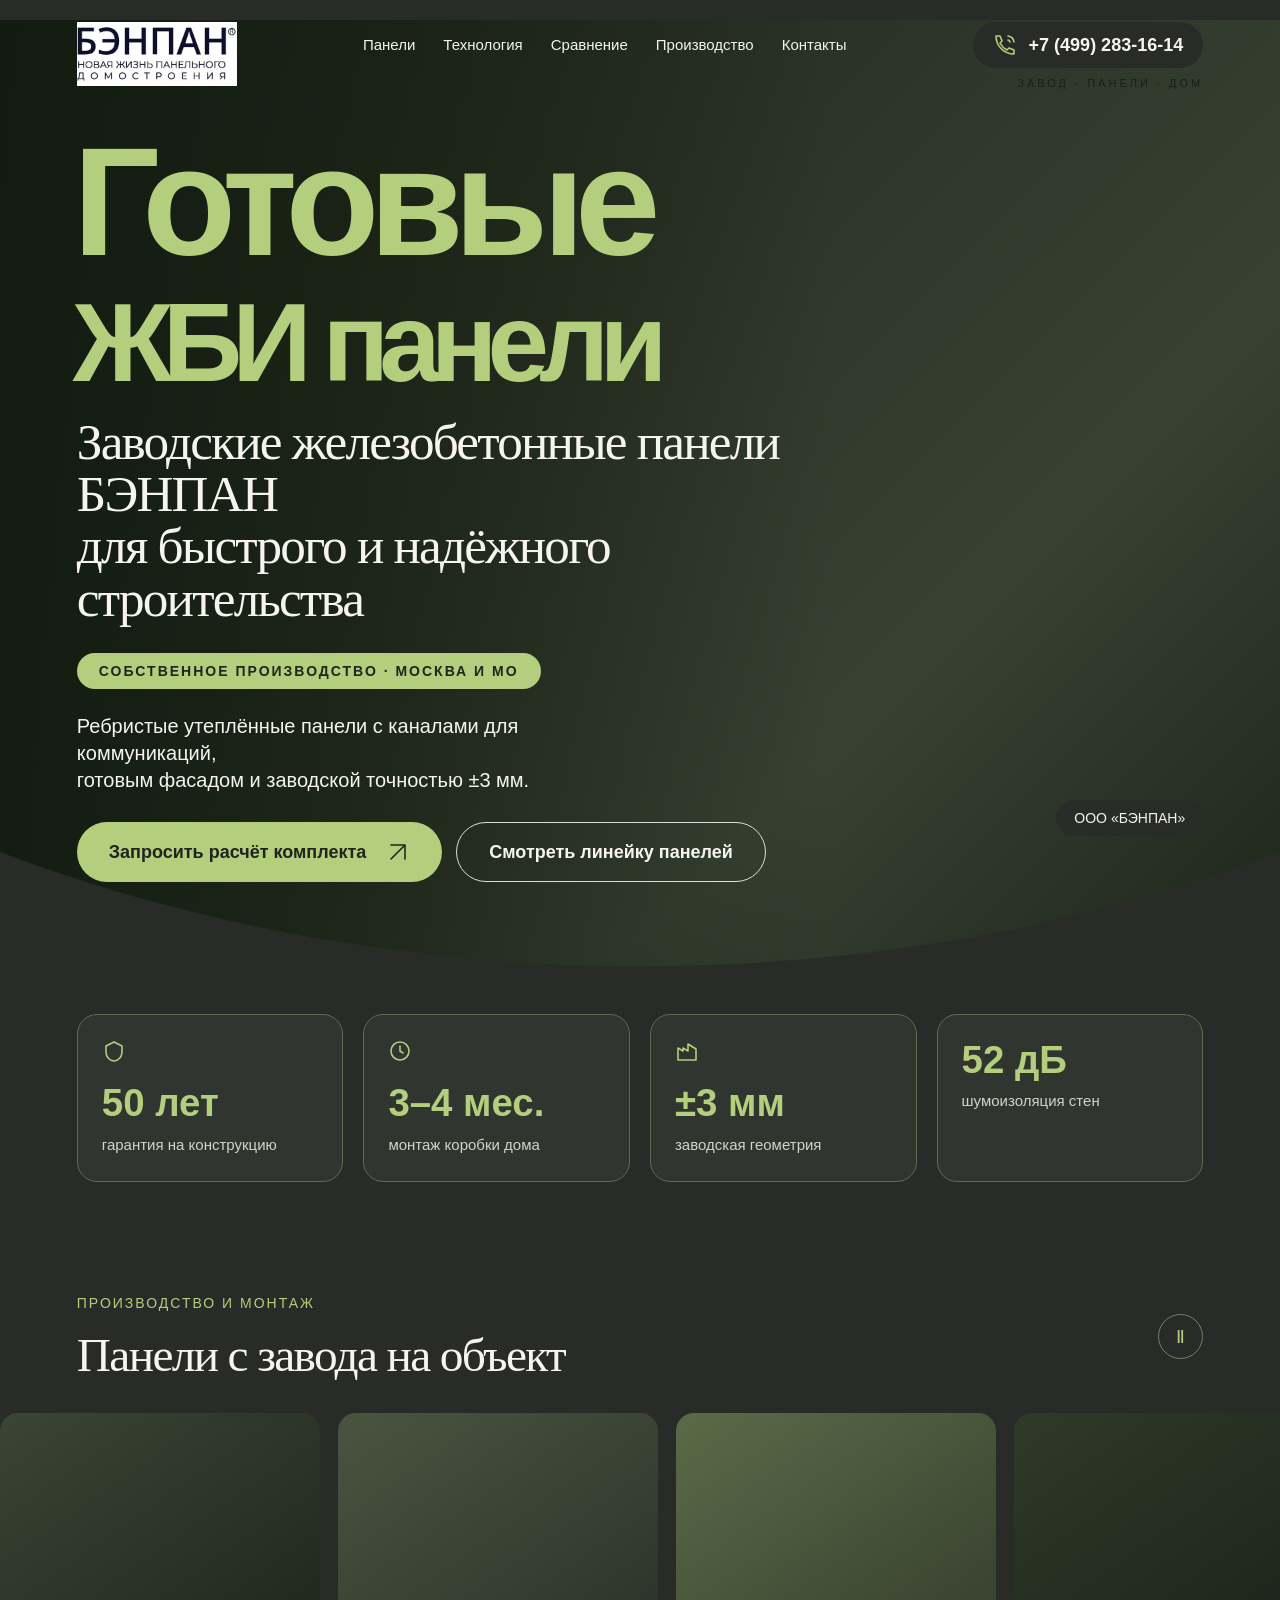
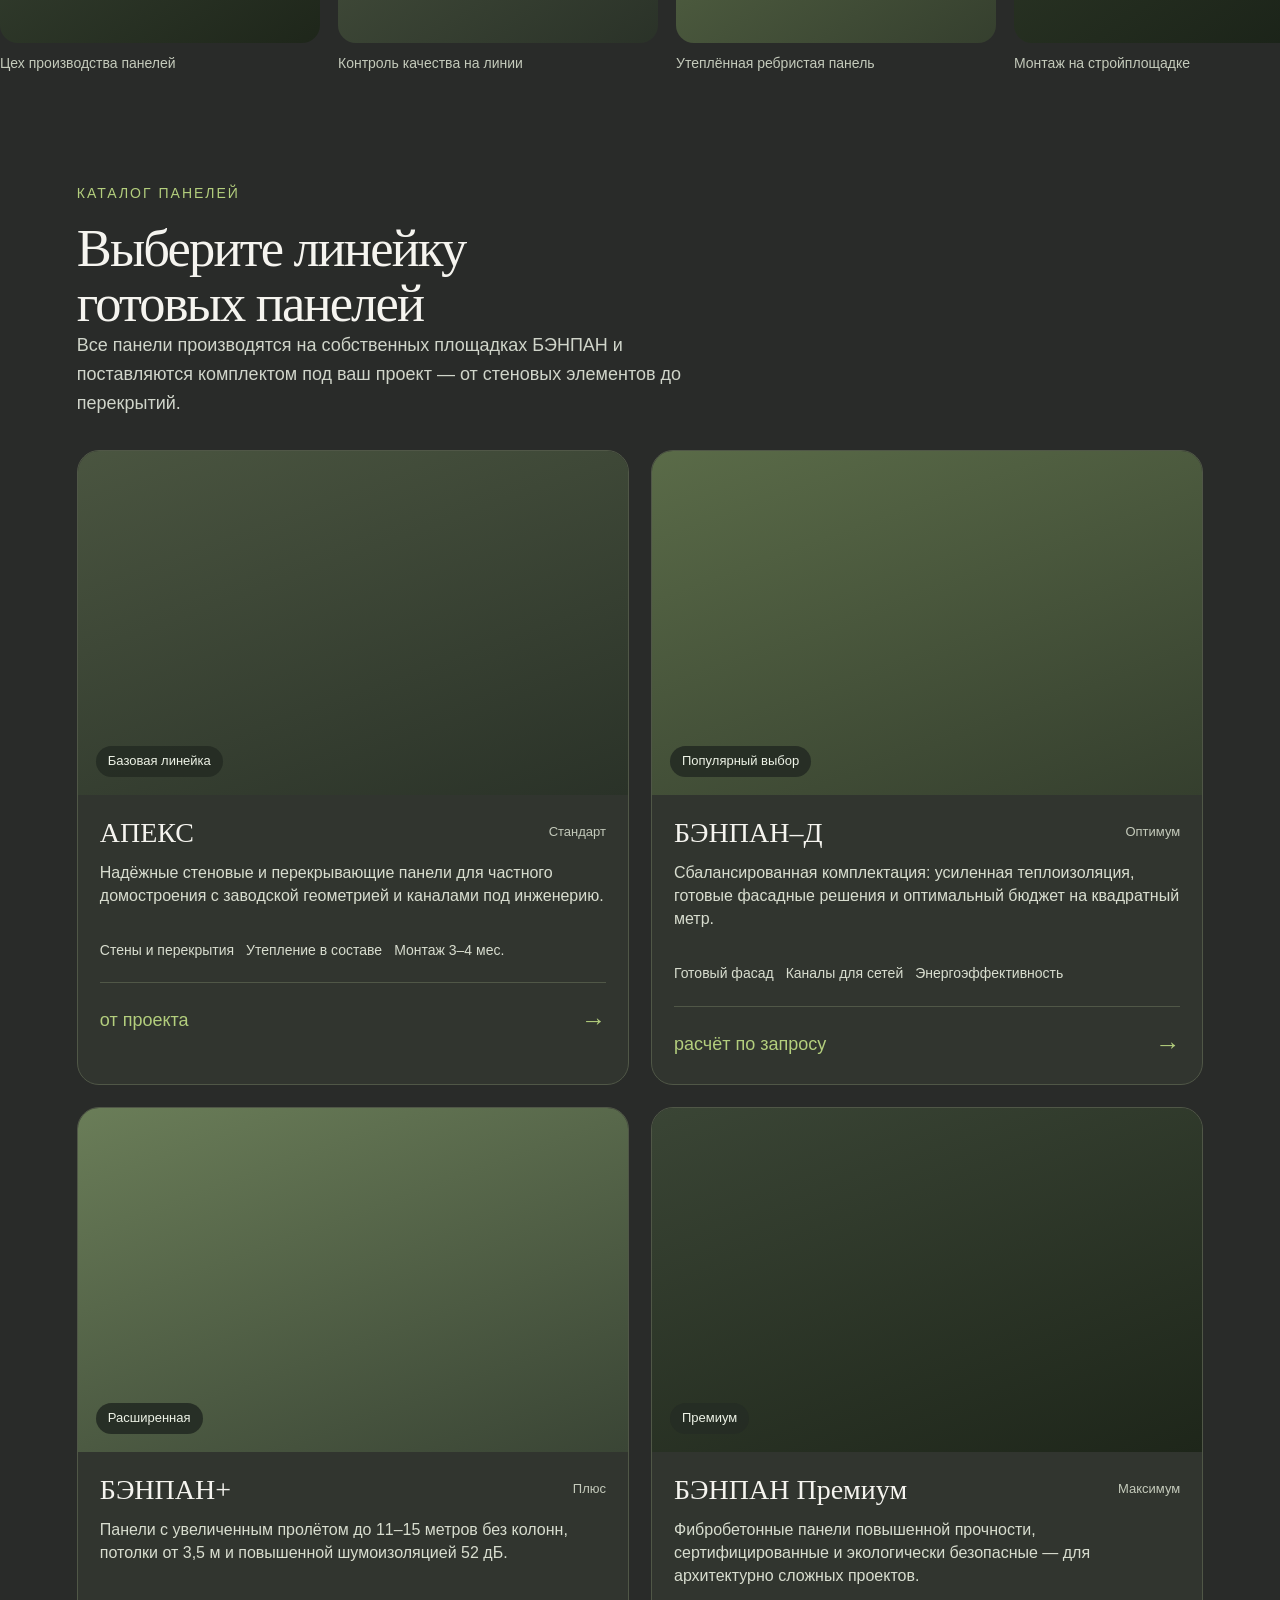
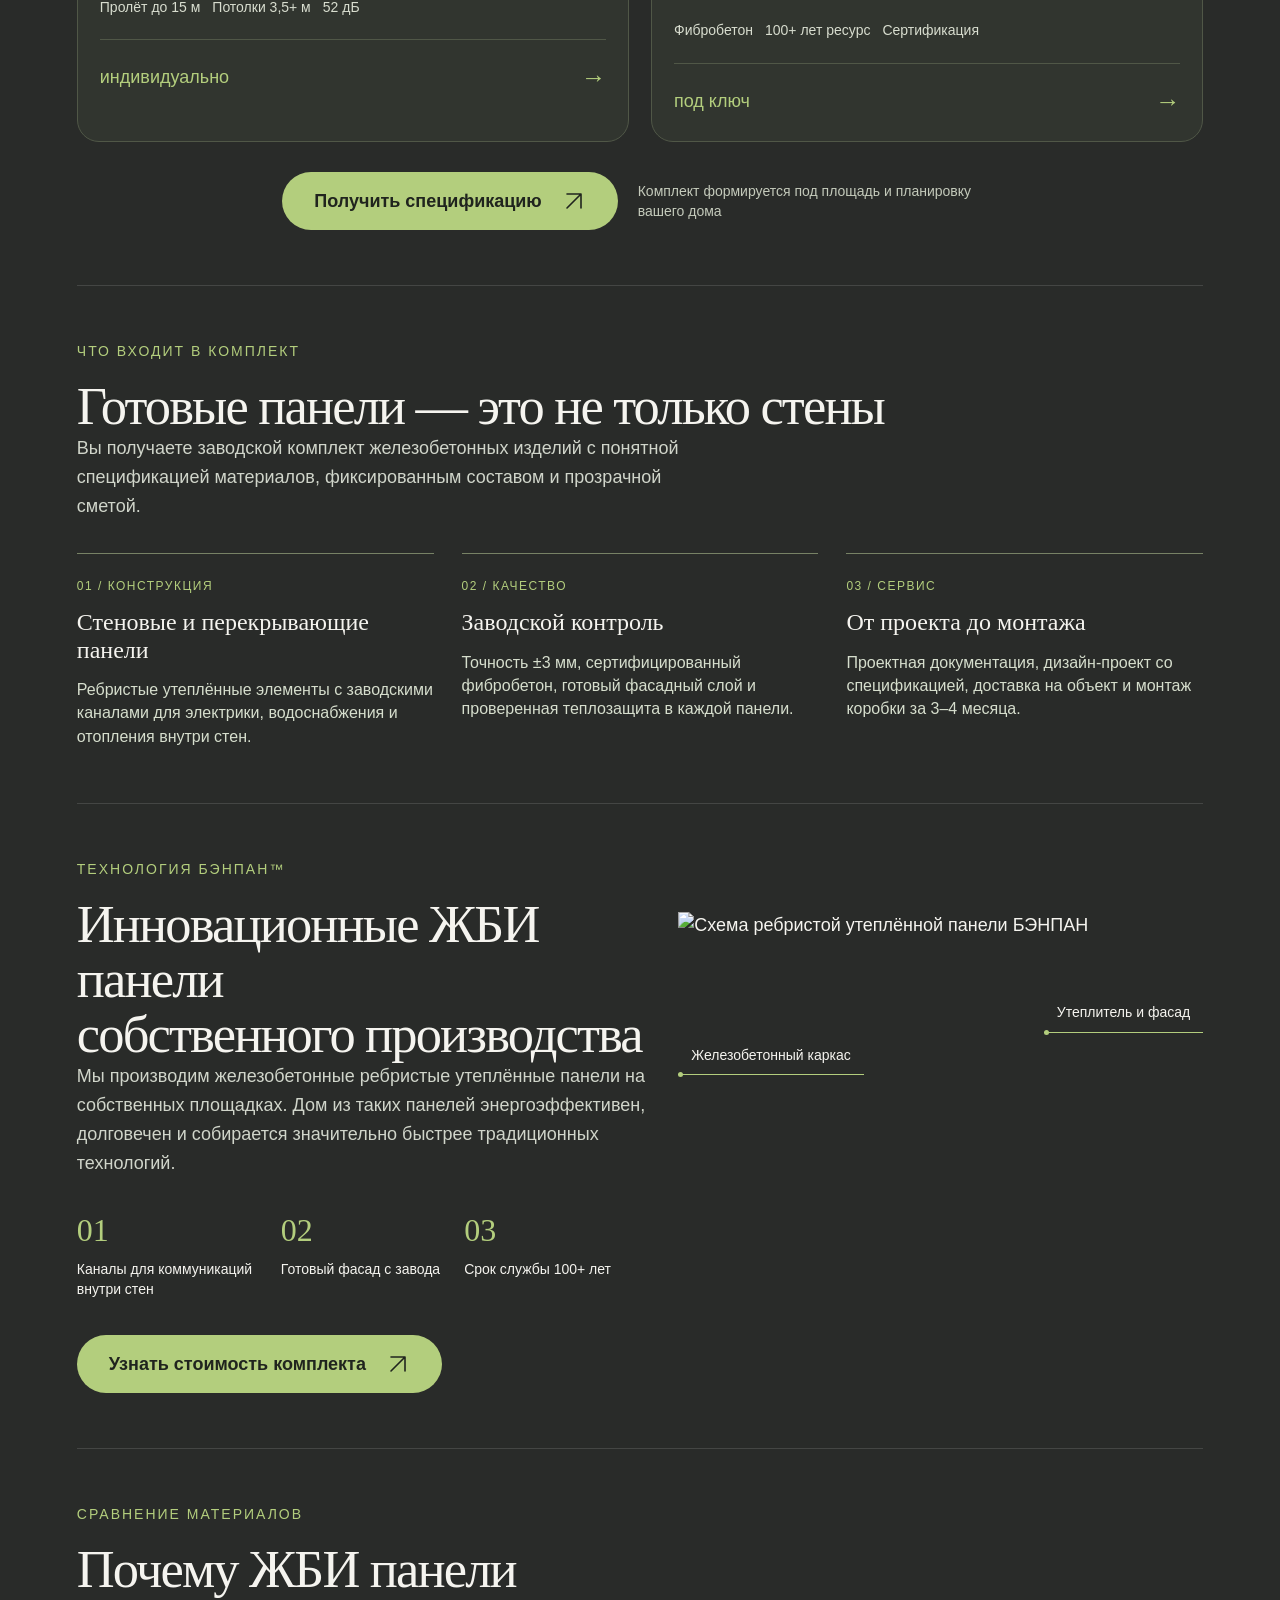
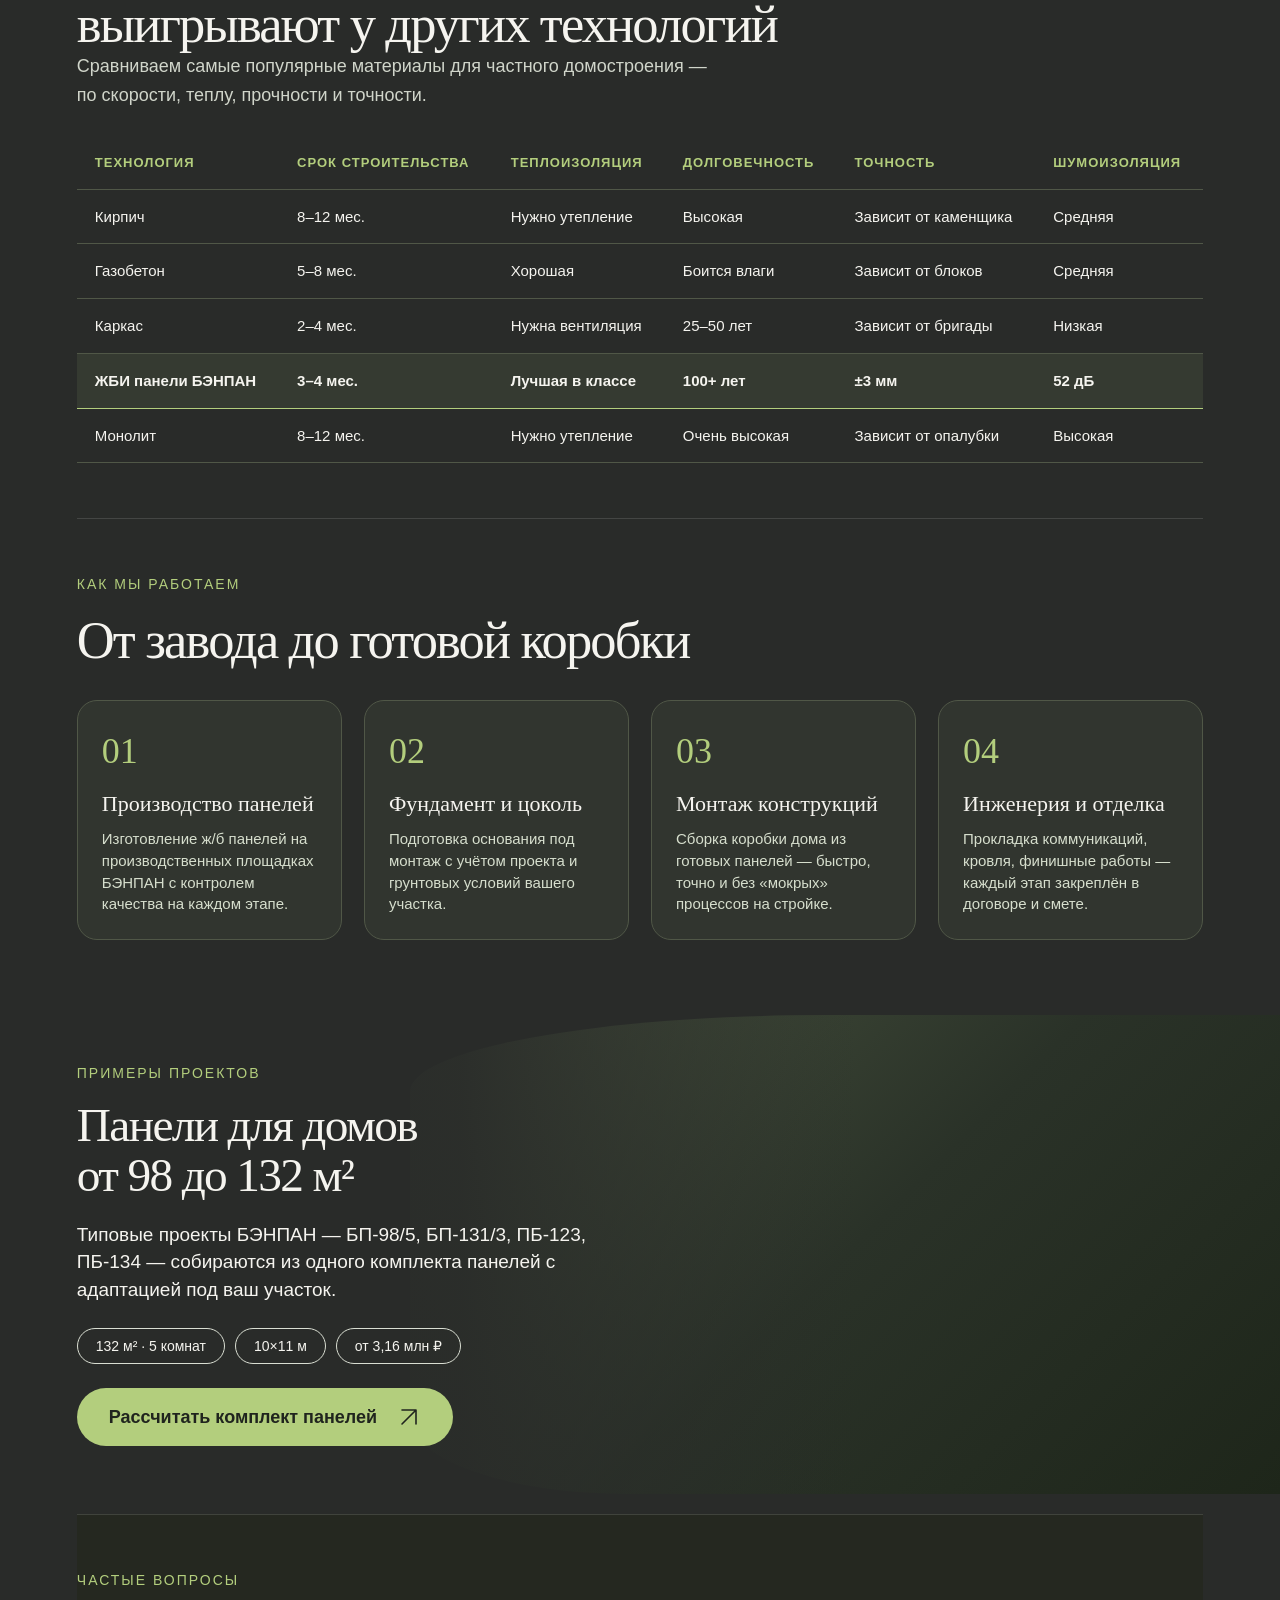
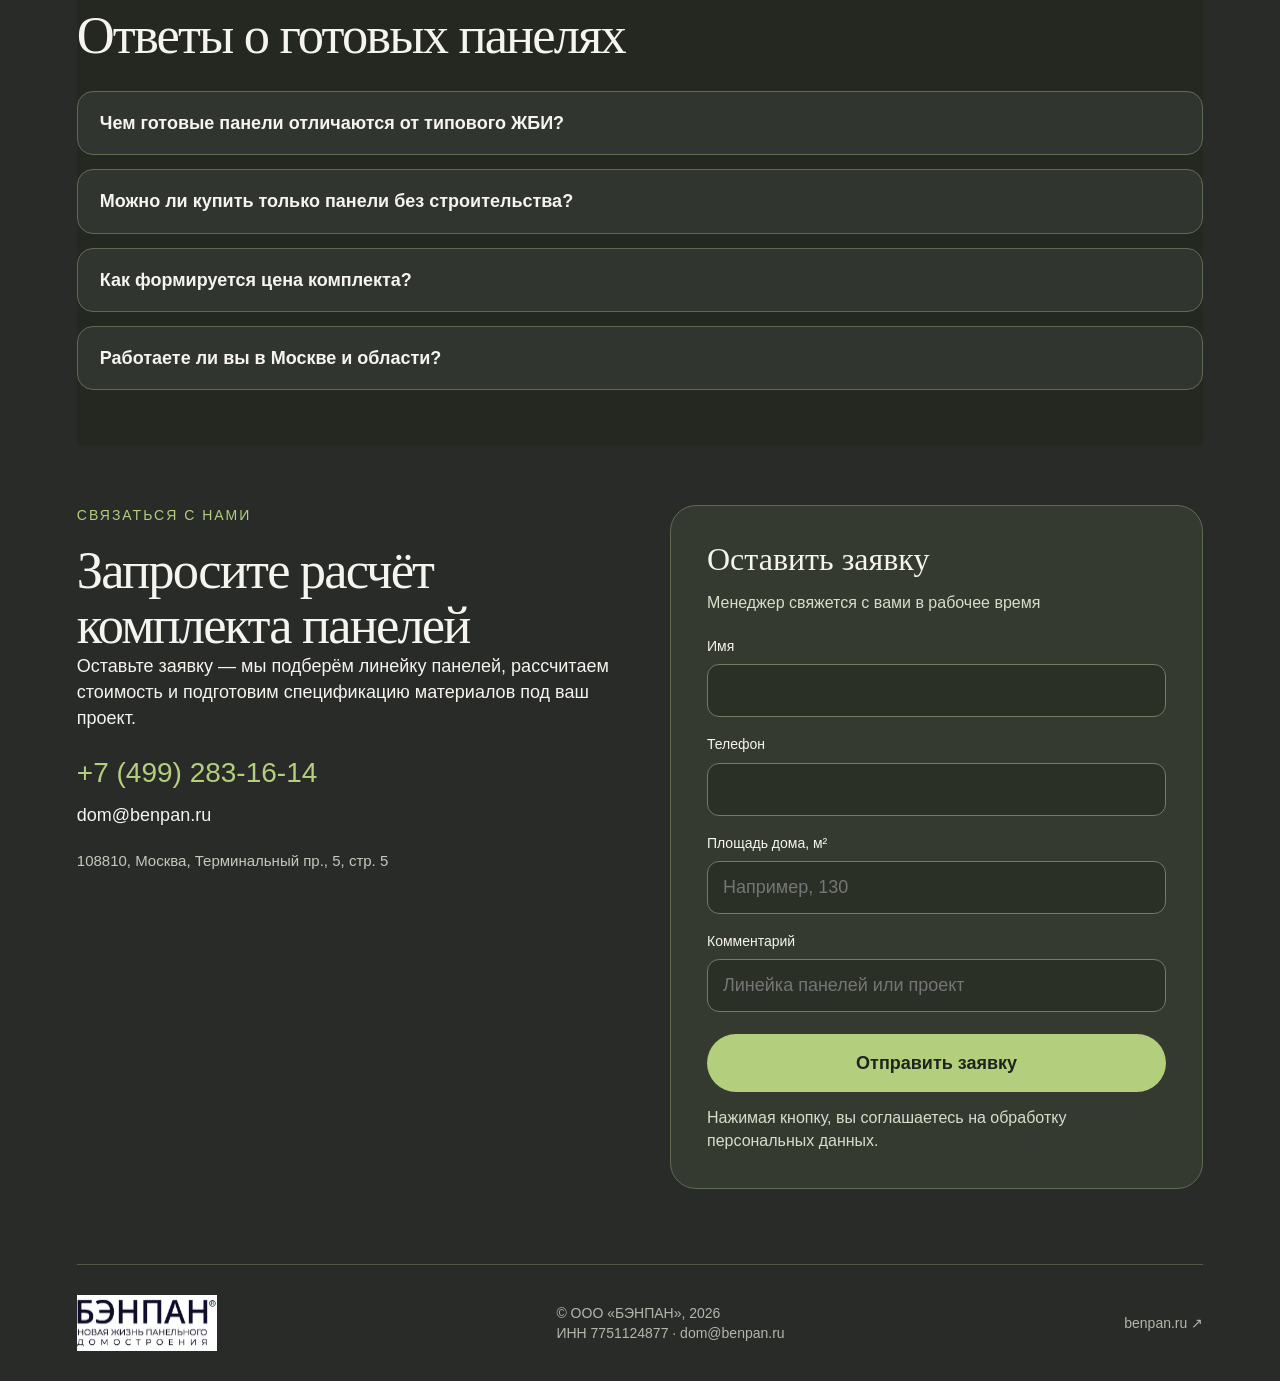
==== commit 9cf15a40: "benpan-paneli: заменить лого на официальное с benpan.ru Скачан logo.svg с benpan.ru и обновлены проп" ====
--- a/sites/benpan-paneli/index.html
+++ b/sites/benpan-paneli/index.html
@@ -23,7 +23,7 @@
 
   <header class="header wrap">
     <a href="#" aria-label="БЭНПАН — в начало">
-      <img class="logo" src="assets/logo.svg" alt="БЭНПАН" width="160" height="48">
+      <img class="logo" src="assets/logo.svg" alt="БЭНПАН" width="156" height="62">
     </a>
     <nav id="site-menu" class="header-nav" aria-label="Навигация">
       <a href="#catalog">Панели</a>
@@ -408,7 +408,7 @@
   </main>
 
   <footer class="footer wrap">
-    <img class="logo" src="assets/logo.svg" alt="БЭНПАН" width="140" height="42">
+    <img class="logo" src="assets/logo.svg" alt="БЭНПАН" width="140" height="56">
     <div class="footer-info">
       <p>© ООО «БЭНПАН», 2026</p>
       <p>ИНН 7751124877 · dom@benpan.ru</p>
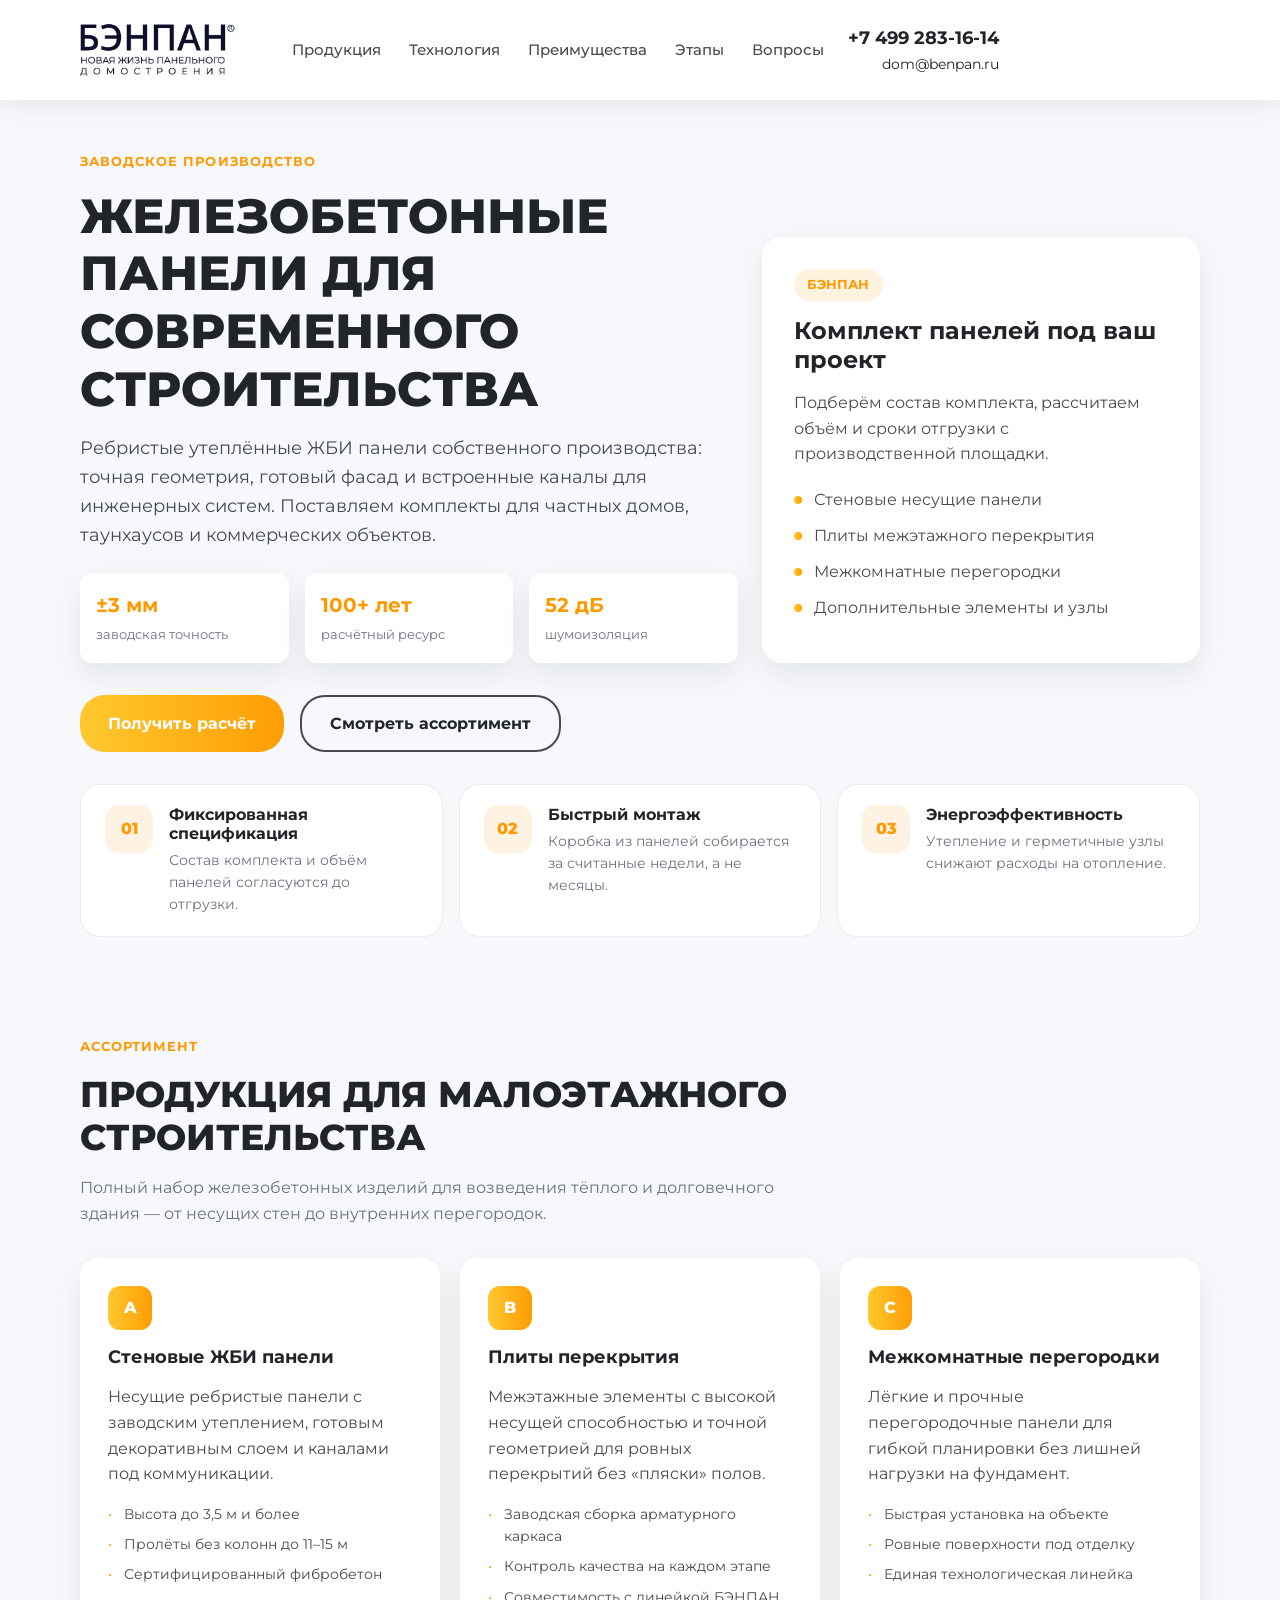
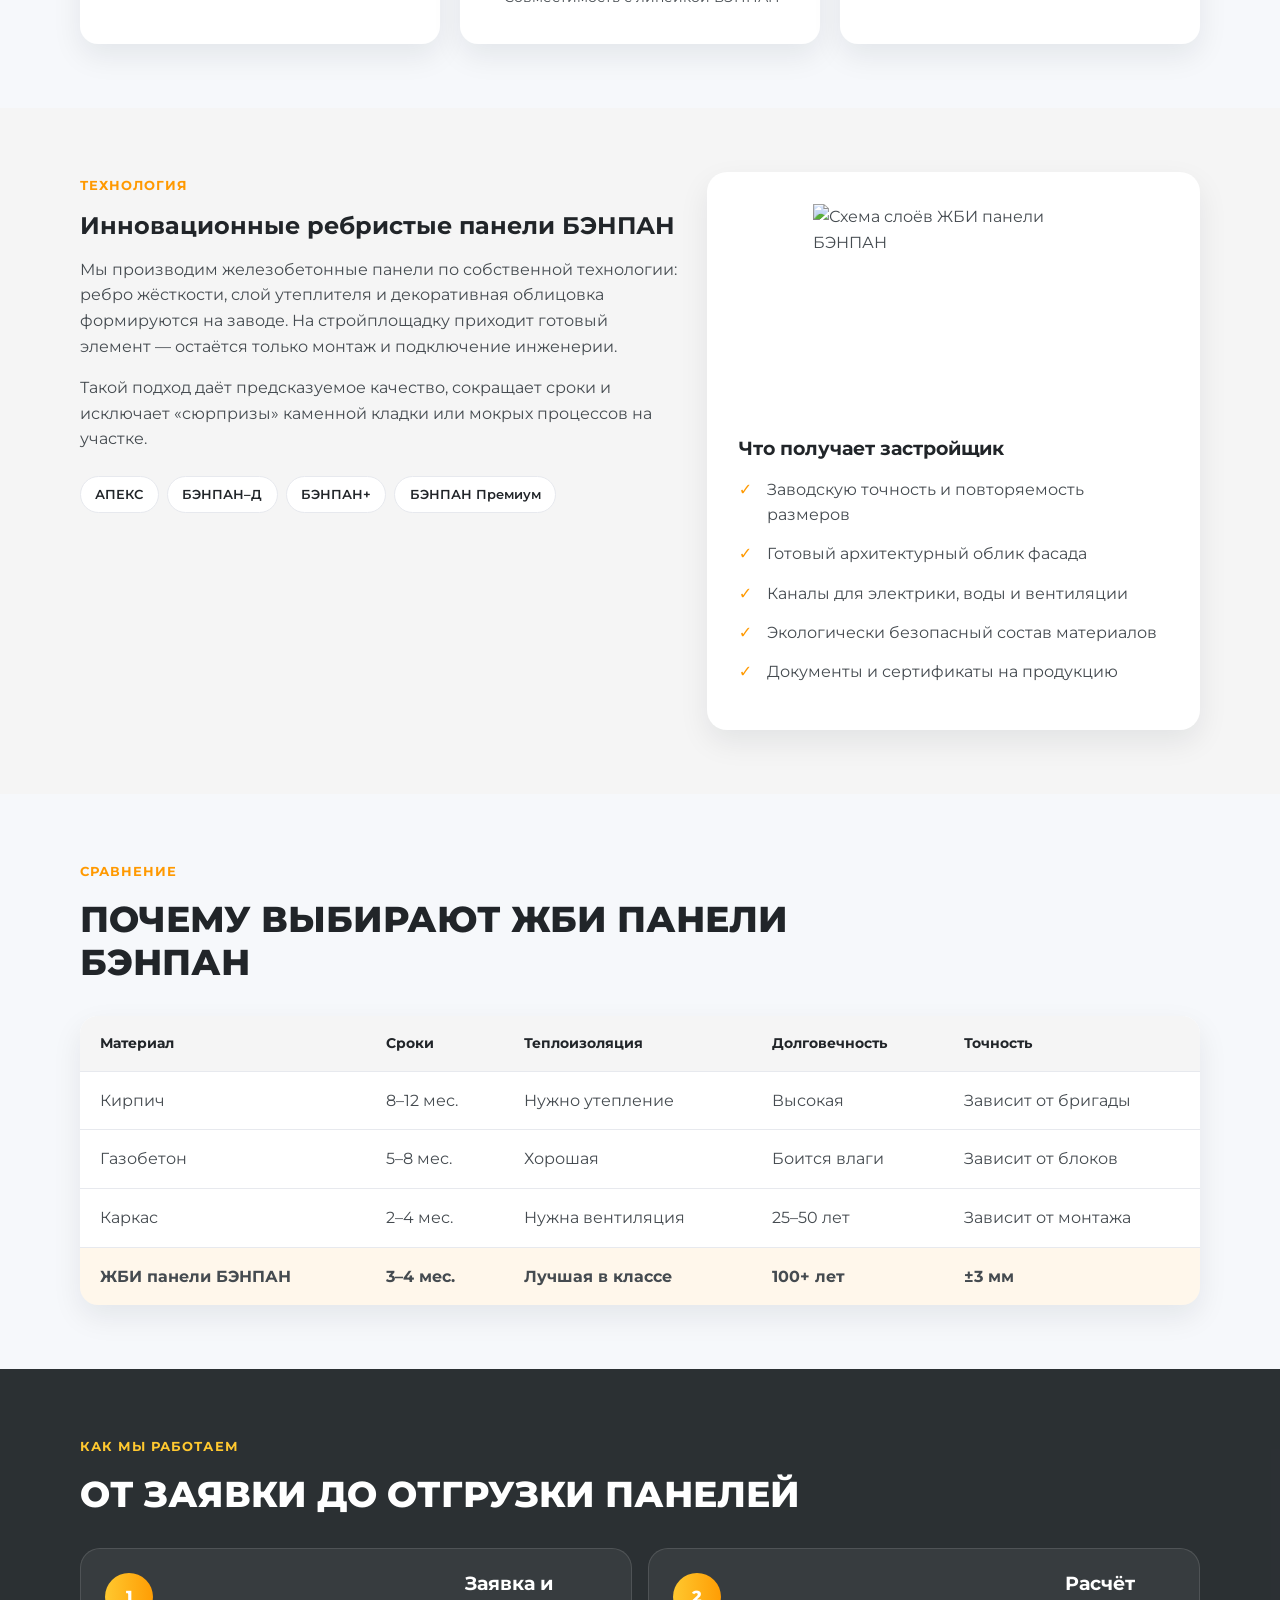
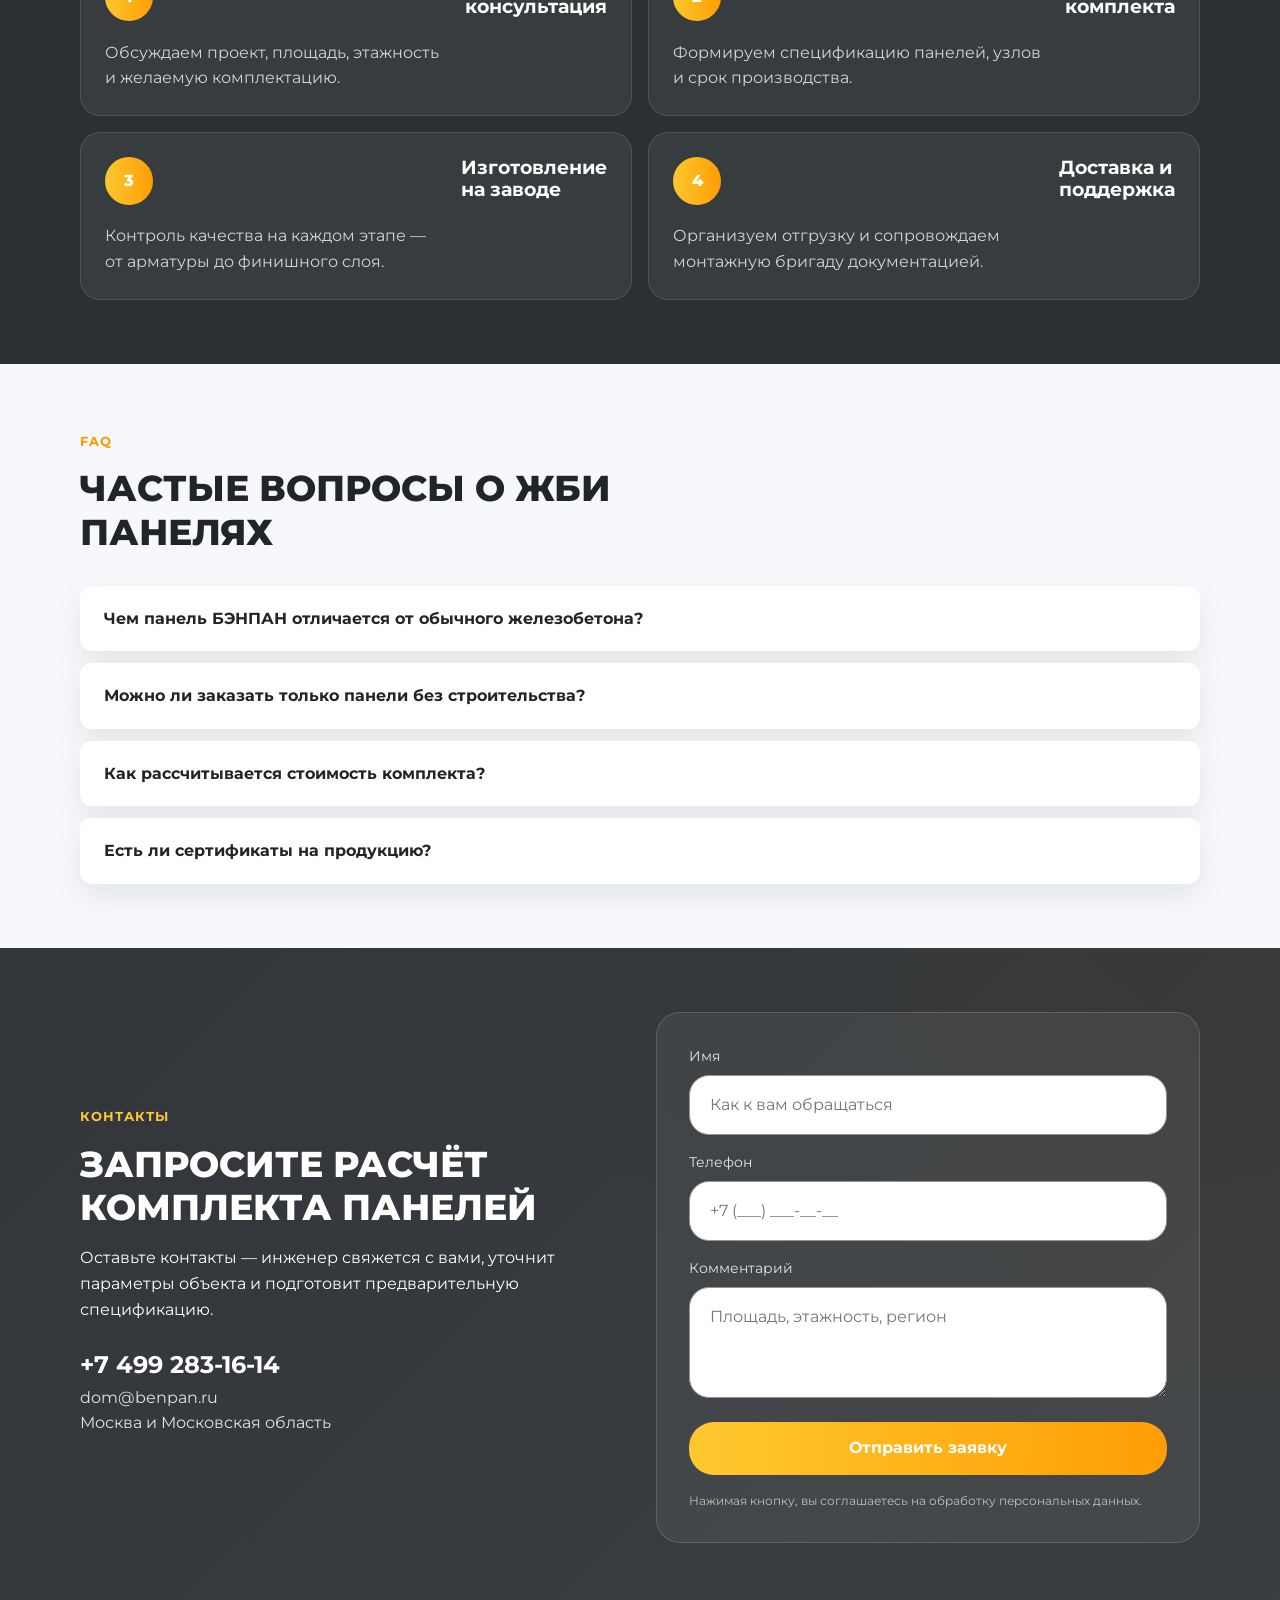
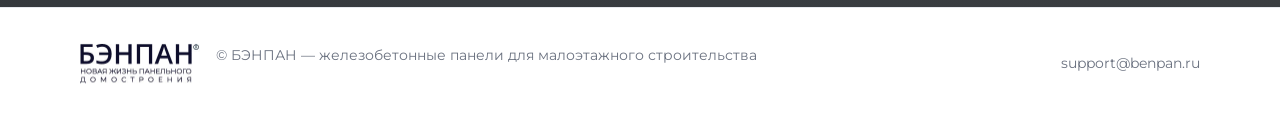
==== commit 0d65f6cb: "benpan-paneli: переделать лендинг в стиле benpan.ru Заменена тёмная тема на светлую палитру benpan.r" ====
--- a/sites/benpan-paneli/index.html
+++ b/sites/benpan-paneli/index.html
@@ -1,419 +1,318 @@
-<!doctype html>
+<!DOCTYPE html>
 <html lang="ru">
 <head>
-  <meta charset="utf-8">
-  <meta name="viewport" content="width=device-width, initial-scale=1">
-  <title>Готовые ЖБИ панели БЭНПАН — заводское качество для вашего дома</title>
-  <meta name="description" content="Готовые железобетонные утеплённые панели БЭНПАН: заводское производство, каналы для коммуникаций, энергоэффективность и монтаж за 3–4 месяца. Запросите расчёт комплекта.">
-  <meta name="theme-color" content="#292b29">
+  <meta charset="UTF-8">
+  <meta name="viewport" content="width=device-width, initial-scale=1.0">
+  <meta name="description" content="Железобетонные панели БЭНПАН: заводское качество, утепление, каналы для коммуникаций. Поставка стеновых панелей, перекрытий и перегородок для малоэтажного строительства.">
+  <meta name="theme-color" content="#ff9900">
+  <title>ЖБИ панели БЭНПАН — заводское производство и поставка</title>
   <link rel="icon" href="assets/logo.svg" type="image/svg+xml">
+  <link rel="preconnect" href="https://fonts.googleapis.com">
+  <link rel="preconnect" href="https://fonts.gstatic.com" crossorigin>
+  <link href="https://fonts.googleapis.com/css2?family=Montserrat:wght@400;500;600;700;800&display=swap" rel="stylesheet">
   <link rel="stylesheet" href="style.css">
   <script src="script.js" defer></script>
 </head>
 <body>
-  <svg class="symbols" xmlns="http://www.w3.org/2000/svg" aria-hidden="true">
-    <symbol id="arrow" viewBox="0 0 24 24"><path d="M5 19 19 5M5 5h14v14"/></symbol>
-    <symbol id="phone" viewBox="0 0 24 24"><path d="M7 3H3c0 10 8 18 18 18v-4l-5-2-2 2a16 16 0 0 1-7-7l2-2-2-5ZM15 3a7 7 0 0 1 6 6M15 7a3 3 0 0 1 2 2"/></symbol>
-    <symbol id="shield" viewBox="0 0 24 24"><path d="M12 3 4 7v6c0 5 3.5 8.5 8 9 4.5-.5 8-4 8-9V7l-8-4Z"/></symbol>
-    <symbol id="clock" viewBox="0 0 24 24"><circle cx="12" cy="12" r="9"/><path d="M12 7v5l3 2"/></symbol>
-    <symbol id="factory" viewBox="0 0 24 24"><path d="M3 21V9l5 3V9l5 3V5l8 5v11H3Z"/></symbol>
-  </svg>
-
-  <a class="skip" href="#main">К содержанию</a>
-
-  <header class="header wrap">
-    <a href="#" aria-label="БЭНПАН — в начало">
-      <img class="logo" src="assets/logo.svg" alt="БЭНПАН" width="156" height="62">
-    </a>
-    <nav id="site-menu" class="header-nav" aria-label="Навигация">
-      <a href="#catalog">Панели</a>
-      <a href="#technology">Технология</a>
-      <a href="#compare">Сравнение</a>
-      <a href="#process">Производство</a>
-      <a href="#contacts">Контакты</a>
-    </nav>
-    <div class="header-right">
-      <a class="phone-pill" href="tel:+74992831614">
-        <svg><use href="#phone"/></svg>
-        +7 (499) 283-16-14
-      </a>
-      <span class="motto">ЗАВОД · ПАНЕЛИ · ДОМ</span>
-    </div>
-    <button class="menu-toggle" type="button" aria-label="Открыть меню" aria-controls="site-menu" aria-expanded="false">
-      <span></span><span></span><span></span>
-    </button>
-  </header>
-
-  <main id="main">
-    <section class="hero" aria-labelledby="hero-title">
-      <div class="hero-bg" aria-hidden="true"></div>
-      <div class="hero-shade"></div>
-      <div class="hero-copy wrap">
-        <h1 id="hero-title">Готовые<br><span>ЖБИ панели</span></h1>
-        <p class="hero-title">Заводские железобетонные панели БЭНПАН<br>для быстрого и надёжного строительства</p>
-        <p class="date">СОБСТВЕННОЕ ПРОИЗВОДСТВО · МОСКВА И МО</p>
-        <p class="hero-intro">Ребристые утеплённые панели с каналами для коммуникаций,<br>готовым фасадом и заводской точностью ±3 мм.</p>
-        <div class="hero-actions">
-          <a class="button" href="#contacts">Запросить расчёт комплекта<svg><use href="#arrow"/></svg></a>
-          <a class="button button-outline" href="#catalog">Смотреть линейку панелей</a>
-        </div>
+  <div class="site">
+    <header class="header">
+      <div class="container header__inner">
+        <a class="header__logo" href="#top">
+          <img src="assets/logo.svg" alt="БЭНПАН" width="156" height="62">
+        </a>
+        <nav id="site-menu" class="header__nav" aria-label="Основное меню">
+          <a href="#products">Продукция</a>
+          <a href="#technology">Технология</a>
+          <a href="#advantages">Преимущества</a>
+          <a href="#process">Этапы</a>
+          <a href="#faq">Вопросы</a>
+        </nav>
+        <div class="header__contacts">
+          <a class="header__phone" href="tel:+74992831614">+7 499 283-16-14</a>
+          <a class="header__mail" href="mailto:dom@benpan.ru">dom@benpan.ru</a>
+        </div>
+        <button class="menu-toggle" type="button" aria-label="Открыть меню" aria-controls="site-menu" aria-expanded="false">
+          <span></span><span></span><span></span>
+        </button>
       </div>
-      <span class="location">ООО «БЭНПАН»</span>
-    </section>
-
-    <section class="stats wrap" aria-label="Преимущества">
-      <article>
-        <svg><use href="#shield"/></svg>
-        <strong>50 лет</strong>
-        <span>гарантия на конструкцию</span>
-      </article>
-      <article>
-        <svg><use href="#clock"/></svg>
-        <strong>3–4 мес.</strong>
-        <span>монтаж коробки дома</span>
-      </article>
-      <article>
-        <svg><use href="#factory"/></svg>
-        <strong>±3 мм</strong>
-        <span>заводская геометрия</span>
-      </article>
-      <article>
-        <strong>52 дБ</strong>
-        <span>шумоизоляция стен</span>
-      </article>
-    </section>
-
-    <section class="village-strip" aria-labelledby="strip-title">
-      <div class="wrap strip-heading">
-        <div>
-          <p class="eyebrow">ПРОИЗВОДСТВО И МОНТАЖ</p>
-          <h2 id="strip-title">Панели с завода на объект</h2>
-        </div>
-        <button id="pause-strip" class="strip-pause" type="button" aria-label="Приостановить движение фотографий" aria-pressed="false">Ⅱ</button>
+    </header>
+
+    <main id="top">
+      <section class="hero">
+        <div class="container hero__grid">
+          <div class="hero__content">
+            <p class="hero__label">Заводское производство</p>
+            <h1>Железобетонные панели для современного строительства</h1>
+            <p class="hero__lead">Ребристые утеплённые ЖБИ панели собственного производства: точная геометрия, готовый фасад и встроенные каналы для инженерных систем. Поставляем комплекты для частных домов, таунхаусов и коммерческих объектов.</p>
+            <ul class="hero__stats">
+              <li><strong>±3 мм</strong><span>заводская точность</span></li>
+              <li><strong>100+ лет</strong><span>расчётный ресурс</span></li>
+              <li><strong>52 дБ</strong><span>шумоизоляция</span></li>
+            </ul>
+            <div class="hero__actions">
+              <a class="btn btn--primary" href="#contact">Получить расчёт</a>
+              <a class="btn btn--outline" href="#products">Смотреть ассортимент</a>
+            </div>
+          </div>
+          <div class="hero__card">
+            <div class="hero__card-badge">БЭНПАН</div>
+            <h2>Комплект панелей под ваш проект</h2>
+            <p>Подберём состав комплекта, рассчитаем объём и сроки отгрузки с производственной площадки.</p>
+            <ul class="hero__card-list">
+              <li>Стеновые несущие панели</li>
+              <li>Плиты межэтажного перекрытия</li>
+              <li>Межкомнатные перегородки</li>
+              <li>Дополнительные элементы и узлы</li>
+            </ul>
+          </div>
+        </div>
+      </section>
+
+      <section class="features-strip">
+        <div class="container features-strip__grid">
+          <article class="feature-pill">
+            <span class="feature-pill__icon">01</span>
+            <div>
+              <h3>Фиксированная спецификация</h3>
+              <p>Состав комплекта и объём панелей согласуются до отгрузки.</p>
+            </div>
+          </article>
+          <article class="feature-pill">
+            <span class="feature-pill__icon">02</span>
+            <div>
+              <h3>Быстрый монтаж</h3>
+              <p>Коробка из панелей собирается за считанные недели, а не месяцы.</p>
+            </div>
+          </article>
+          <article class="feature-pill">
+            <span class="feature-pill__icon">03</span>
+            <div>
+              <h3>Энергоэффективность</h3>
+              <p>Утепление и герметичные узлы снижают расходы на отопление.</p>
+            </div>
+          </article>
+        </div>
+      </section>
+
+      <section id="products" class="section">
+        <div class="container">
+          <div class="section__head">
+            <p class="section__label">Ассортимент</p>
+            <h2>Продукция для малоэтажного строительства</h2>
+            <p class="section__desc">Полный набор железобетонных изделий для возведения тёплого и долговечного здания — от несущих стен до внутренних перегородок.</p>
+          </div>
+          <div class="cards-grid">
+            <article class="card">
+              <div class="card__num">A</div>
+              <h3>Стеновые ЖБИ панели</h3>
+              <p>Несущие ребристые панели с заводским утеплением, готовым декоративным слоем и каналами под коммуникации.</p>
+              <ul>
+                <li>Высота до 3,5 м и более</li>
+                <li>Пролёты без колонн до 11–15 м</li>
+                <li>Сертифицированный фибробетон</li>
+              </ul>
+            </article>
+            <article class="card">
+              <div class="card__num">B</div>
+              <h3>Плиты перекрытия</h3>
+              <p>Межэтажные элементы с высокой несущей способностью и точной геометрией для ровных перекрытий без «пляски» полов.</p>
+              <ul>
+                <li>Заводская сборка арматурного каркаса</li>
+                <li>Контроль качества на каждом этапе</li>
+                <li>Совместимость с линейкой БЭНПАН</li>
+              </ul>
+            </article>
+            <article class="card">
+              <div class="card__num">C</div>
+              <h3>Межкомнатные перегородки</h3>
+              <p>Лёгкие и прочные перегородочные панели для гибкой планировки без лишней нагрузки на фундамент.</p>
+              <ul>
+                <li>Быстрая установка на объекте</li>
+                <li>Ровные поверхности под отделку</li>
+                <li>Единая технологическая линейка</li>
+              </ul>
+            </article>
+          </div>
+        </div>
+      </section>
+
+      <section id="technology" class="section section--grey">
+        <div class="container tech">
+          <div class="tech__text">
+            <p class="section__label">Технология</p>
+            <h2>Инновационные ребристые панели БЭНПАН</h2>
+            <p>Мы производим железобетонные панели по собственной технологии: ребро жёсткости, слой утеплителя и декоративная облицовка формируются на заводе. На стройплощадку приходит готовый элемент — остаётся только монтаж и подключение инженерии.</p>
+            <p>Такой подход даёт предсказуемое качество, сокращает сроки и исключает «сюрпризы» каменной кладки или мокрых процессов на участке.</p>
+            <div class="tech__tags">
+              <span>АПЕКС</span>
+              <span>БЭНПАН–Д</span>
+              <span>БЭНПАН+</span>
+              <span>БЭНПАН Премиум</span>
+            </div>
+          </div>
+          <div class="tech__panel">
+            <img class="tech__diagram" src="assets/panel-diagram.svg" alt="Схема слоёв ЖБИ панели БЭНПАН" width="320" height="240">
+            <h3>Что получает застройщик</h3>
+            <ul class="check-list">
+              <li>Заводскую точность и повторяемость размеров</li>
+              <li>Готовый архитектурный облик фасада</li>
+              <li>Каналы для электрики, воды и вентиляции</li>
+              <li>Экологически безопасный состав материалов</li>
+              <li>Документы и сертификаты на продукцию</li>
+            </ul>
+          </div>
+        </div>
+      </section>
+
+      <section id="advantages" class="section">
+        <div class="container">
+          <div class="section__head">
+            <p class="section__label">Сравнение</p>
+            <h2>Почему выбирают ЖБИ панели БЭНПАН</h2>
+          </div>
+          <div class="table-wrap">
+            <table class="compare-table">
+              <thead>
+                <tr>
+                  <th>Материал</th>
+                  <th>Сроки</th>
+                  <th>Теплоизоляция</th>
+                  <th>Долговечность</th>
+                  <th>Точность</th>
+                </tr>
+              </thead>
+              <tbody>
+                <tr>
+                  <td>Кирпич</td>
+                  <td>8–12 мес.</td>
+                  <td>Нужно утепление</td>
+                  <td>Высокая</td>
+                  <td>Зависит от бригады</td>
+                </tr>
+                <tr>
+                  <td>Газобетон</td>
+                  <td>5–8 мес.</td>
+                  <td>Хорошая</td>
+                  <td>Боится влаги</td>
+                  <td>Зависит от блоков</td>
+                </tr>
+                <tr>
+                  <td>Каркас</td>
+                  <td>2–4 мес.</td>
+                  <td>Нужна вентиляция</td>
+                  <td>25–50 лет</td>
+                  <td>Зависит от монтажа</td>
+                </tr>
+                <tr class="compare-table__highlight">
+                  <td><strong>ЖБИ панели БЭНПАН</strong></td>
+                  <td><strong>3–4 мес.</strong></td>
+                  <td><strong>Лучшая в классе</strong></td>
+                  <td><strong>100+ лет</strong></td>
+                  <td><strong>±3 мм</strong></td>
+                </tr>
+              </tbody>
+            </table>
+          </div>
+        </div>
+      </section>
+
+      <section id="process" class="section section--dark">
+        <div class="container">
+          <div class="section__head section__head--light">
+            <p class="section__label section__label--light">Как мы работаем</p>
+            <h2>От заявки до отгрузки панелей</h2>
+          </div>
+          <ol class="steps">
+            <li>
+              <span class="steps__num">1</span>
+              <h3>Заявка и консультация</h3>
+              <p>Обсуждаем проект, площадь, этажность и желаемую комплектацию.</p>
+            </li>
+            <li>
+              <span class="steps__num">2</span>
+              <h3>Расчёт комплекта</h3>
+              <p>Формируем спецификацию панелей, узлов и срок производства.</p>
+            </li>
+            <li>
+              <span class="steps__num">3</span>
+              <h3>Изготовление на заводе</h3>
+              <p>Контроль качества на каждом этапе — от арматуры до финишного слоя.</p>
+            </li>
+            <li>
+              <span class="steps__num">4</span>
+              <h3>Доставка и поддержка</h3>
+              <p>Организуем отгрузку и сопровождаем монтажную бригаду документацией.</p>
+            </li>
+          </ol>
+        </div>
+      </section>
+
+      <section id="faq" class="section">
+        <div class="container faq">
+          <div class="section__head">
+            <p class="section__label">FAQ</p>
+            <h2>Частые вопросы о ЖБИ панелях</h2>
+          </div>
+          <div class="faq__list">
+            <details class="faq__item">
+              <summary>Чем панель БЭНПАН отличается от обычного железобетона?</summary>
+              <p>Это готовый стеновой модуль: несущий слой, утеплитель, декоративная облицовка и технологические каналы формируются на заводе. На объекте не нужны «мокрые» процессы для стенового контура.</p>
+            </details>
+            <details class="faq__item">
+              <summary>Можно ли заказать только панели без строительства?</summary>
+              <p>Да. Мы поставляем комплекты ЖБИ изделий для подрядчиков и девелоперов. Состав и объём фиксируются в спецификации до производства.</p>
+            </details>
+            <details class="faq__item">
+              <summary>Как рассчитывается стоимость комплекта?</summary>
+              <p>На цену влияют площадь, тип панелей, архитектурные решения и логистика. Для точного расчёта достаточно проекта или эскиза с основными размерами.</p>
+            </details>
+            <details class="faq__item">
+              <summary>Есть ли сертификаты на продукцию?</summary>
+              <p>Да, панели проходят заводской контроль и имеют необходимую разрешительную документацию для применения в гражданском строительстве.</p>
+            </details>
+          </div>
+        </div>
+      </section>
+
+      <section id="contact" class="cta">
+        <div class="container cta__grid">
+          <div class="cta__info">
+            <p class="section__label section__label--light">Контакты</p>
+            <h2>Запросите расчёт комплекта панелей</h2>
+            <p>Оставьте контакты — инженер свяжется с вами, уточнит параметры объекта и подготовит предварительную спецификацию.</p>
+            <div class="cta__contacts">
+              <a class="cta__phone" href="tel:+74992831614">+7 499 283-16-14</a>
+              <a class="cta__mail" href="mailto:dom@benpan.ru">dom@benpan.ru</a>
+              <p class="cta__address">Москва и Московская область</p>
+            </div>
+          </div>
+          <form id="contact-form" class="cta__form" action="#" method="post">
+            <label>
+              <span>Имя</span>
+              <input type="text" name="name" placeholder="Как к вам обращаться" required>
+            </label>
+            <label>
+              <span>Телефон</span>
+              <input type="tel" name="phone" placeholder="+7 (___) ___-__-__" required>
+            </label>
+            <label>
+              <span>Комментарий</span>
+              <textarea name="message" rows="3" placeholder="Площадь, этажность, регион"></textarea>
+            </label>
+            <button class="btn btn--primary btn--block" type="submit">Отправить заявку</button>
+            <p id="form-status" class="cta__note">Нажимая кнопку, вы соглашаетесь на обработку персональных данных.</p>
+          </form>
+        </div>
+      </section>
+    </main>
+
+    <footer class="footer">
+      <div class="container footer__inner">
+        <img src="assets/logo.svg" alt="БЭНПАН" width="120" height="48">
+        <p>© БЭНПАН — железобетонные панели для малоэтажного строительства</p>
+        <a href="mailto:support@benpan.ru">support@benpan.ru</a>
       </div>
-      <div class="strip-window">
-        <div class="strip-track">
-          <div class="strip-group">
-            <figure class="strip-photo"><div class="strip-visual strip-visual-1"></div><figcaption>Цех производства панелей</figcaption></figure>
-            <figure class="strip-photo"><div class="strip-visual strip-visual-2"></div><figcaption>Контроль качества на линии</figcaption></figure>
-            <figure class="strip-photo"><div class="strip-visual strip-visual-3"></div><figcaption>Утеплённая ребристая панель</figcaption></figure>
-            <figure class="strip-photo"><div class="strip-visual strip-visual-4"></div><figcaption>Монтаж на стройплощадке</figcaption></figure>
-          </div>
-          <div class="strip-group" aria-hidden="true">
-            <figure class="strip-photo"><div class="strip-visual strip-visual-1"></div><figcaption>Цех производства панелей</figcaption></figure>
-            <figure class="strip-photo"><div class="strip-visual strip-visual-2"></div><figcaption>Контроль качества на линии</figcaption></figure>
-            <figure class="strip-photo"><div class="strip-visual strip-visual-3"></div><figcaption>Утеплённая ребристая панель</figcaption></figure>
-            <figure class="strip-photo"><div class="strip-visual strip-visual-4"></div><figcaption>Монтаж на стройплощадке</figcaption></figure>
-          </div>
-        </div>
-      </div>
-    </section>
-
-    <section class="catalog-section wrap" id="catalog" aria-labelledby="catalog-title">
-      <p class="eyebrow">КАТАЛОГ ПАНЕЛЕЙ</p>
-      <h2 id="catalog-title">Выберите линейку<br>готовых панелей</h2>
-      <p class="section-description">Все панели производятся на собственных площадках БЭНПАН и поставляются комплектом под ваш проект — от стеновых элементов до перекрытий.</p>
-
-      <div class="house-grid">
-        <article class="house-card">
-          <div class="house-cover cover-apex"><span>Базовая линейка</span></div>
-          <div class="house-card-body">
-            <div class="house-card-top">
-              <h3>АПЕКС</h3>
-              <span>Стандарт</span>
-            </div>
-            <p class="card-text">Надёжные стеновые и перекрывающие панели для частного домостроения с заводской геометрией и каналами под инженерию.</p>
-            <div class="house-specs">
-              <span>Стены и перекрытия</span>
-              <span>Утепление в составе</span>
-              <span>Монтаж 3–4 мес.</span>
-            </div>
-            <div class="house-card-bottom">
-              <strong>от проекта</strong>
-              <span class="house-arrow">→</span>
-            </div>
-          </div>
-        </article>
-
-        <article class="house-card">
-          <div class="house-cover cover-d"><span>Популярный выбор</span></div>
-          <div class="house-card-body">
-            <div class="house-card-top">
-              <h3>БЭНПАН–Д</h3>
-              <span>Оптимум</span>
-            </div>
-            <p class="card-text">Сбалансированная комплектация: усиленная теплоизоляция, готовые фасадные решения и оптимальный бюджет на квадратный метр.</p>
-            <div class="house-specs">
-              <span>Готовый фасад</span>
-              <span>Каналы для сетей</span>
-              <span>Энергоэффективность</span>
-            </div>
-            <div class="house-card-bottom">
-              <strong>расчёт по запросу</strong>
-              <span class="house-arrow">→</span>
-            </div>
-          </div>
-        </article>
-
-        <article class="house-card">
-          <div class="house-cover cover-plus"><span>Расширенная</span></div>
-          <div class="house-card-body">
-            <div class="house-card-top">
-              <h3>БЭНПАН+</h3>
-              <span>Плюс</span>
-            </div>
-            <p class="card-text">Панели с увеличенным пролётом до 11–15 метров без колонн, потолки от 3,5 м и повышенной шумоизоляцией 52 дБ.</p>
-            <div class="house-specs">
-              <span>Пролёт до 15 м</span>
-              <span>Потолки 3,5+ м</span>
-              <span>52 дБ</span>
-            </div>
-            <div class="house-card-bottom">
-              <strong>индивидуально</strong>
-              <span class="house-arrow">→</span>
-            </div>
-          </div>
-        </article>
-
-        <article class="house-card">
-          <div class="house-cover cover-premium"><span>Премиум</span></div>
-          <div class="house-card-body">
-            <div class="house-card-top">
-              <h3>БЭНПАН Премиум</h3>
-              <span>Максимум</span>
-            </div>
-            <p class="card-text">Фибробетонные панели повышенной прочности, сертифицированные и экологически безопасные — для архитектурно сложных проектов.</p>
-            <div class="house-specs">
-              <span>Фибробетон</span>
-              <span>100+ лет ресурс</span>
-              <span>Сертификация</span>
-            </div>
-            <div class="house-card-bottom">
-              <strong>под ключ</strong>
-              <span class="house-arrow">→</span>
-            </div>
-          </div>
-        </article>
-      </div>
-
-      <div class="catalog-bottom">
-        <a class="button" href="#contacts">Получить спецификацию<svg><use href="#arrow"/></svg></a>
-        <span>Комплект формируется под площадь и планировку вашего дома</span>
-      </div>
-    </section>
-
-    <section class="decision-section wrap" id="included">
-      <p class="eyebrow">ЧТО ВХОДИТ В КОМПЛЕКТ</p>
-      <h2>Готовые панели — это не только стены</h2>
-      <p class="decision-intro">Вы получаете заводской комплект железобетонных изделий с понятной спецификацией материалов, фиксированным составом и прозрачной сметой.</p>
-      <div class="decision-grid">
-        <article>
-          <span>01 / КОНСТРУКЦИЯ</span>
-          <h3>Стеновые и перекрывающие панели</h3>
-          <p>Ребристые утеплённые элементы с заводскими каналами для электрики, водоснабжения и отопления внутри стен.</p>
-        </article>
-        <article>
-          <span>02 / КАЧЕСТВО</span>
-          <h3>Заводской контроль</h3>
-          <p>Точность ±3 мм, сертифицированный фибробетон, готовый фасадный слой и проверенная теплозащита в каждой панели.</p>
-        </article>
-        <article>
-          <span>03 / СЕРВИС</span>
-          <h3>От проекта до монтажа</h3>
-          <p>Проектная документация, дизайн-проект со спецификацией, доставка на объект и монтаж коробки за 3–4 месяца.</p>
-        </article>
-      </div>
-    </section>
-
-    <section class="benpan-tech wrap" id="technology" aria-labelledby="tech-title">
-      <div class="tech-copy">
-        <p class="eyebrow">ТЕХНОЛОГИЯ БЭНПАН™</p>
-        <h2 id="tech-title">Инновационные ЖБИ панели<br>собственного производства</h2>
-        <p class="section-description">Мы производим железобетонные ребристые утеплённые панели на собственных площадках. Дом из таких панелей энергоэффективен, долговечен и собирается значительно быстрее традиционных технологий.</p>
-        <ul class="tech-features">
-          <li><span>01</span>Каналы для коммуникаций внутри стен</li>
-          <li><span>02</span>Готовый фасад с завода</li>
-          <li><span>03</span>Срок службы 100+ лет</li>
-        </ul>
-        <a class="button" href="#contacts">Узнать стоимость комплекта<svg><use href="#arrow"/></svg></a>
-      </div>
-      <figure class="panel-visual">
-        <img src="assets/panel-diagram.svg" width="640" height="520" alt="Схема ребристой утеплённой панели БЭНПАН">
-        <span class="panel-label concrete">Железобетонный каркас</span>
-        <span class="panel-label insulation">Утеплитель и фасад</span>
-      </figure>
-    </section>
-
-    <section class="compare-section wrap" id="compare" aria-labelledby="compare-title">
-      <p class="eyebrow">СРАВНЕНИЕ МАТЕРИАЛОВ</p>
-      <h2 id="compare-title">Почему ЖБИ панели<br>выигрывают у других технологий</h2>
-      <p class="section-description">Сравниваем самые популярные материалы для частного домостроения — по скорости, теплу, прочности и точности.</p>
-      <div class="table-scroll">
-        <table class="compare-table">
-          <thead>
-            <tr>
-              <th>Технология</th>
-              <th>Срок строительства</th>
-              <th>Теплоизоляция</th>
-              <th>Долговечность</th>
-              <th>Точность</th>
-              <th>Шумоизоляция</th>
-            </tr>
-          </thead>
-          <tbody>
-            <tr>
-              <td>Кирпич</td>
-              <td>8–12 мес.</td>
-              <td>Нужно утепление</td>
-              <td>Высокая</td>
-              <td>Зависит от каменщика</td>
-              <td>Средняя</td>
-            </tr>
-            <tr>
-              <td>Газобетон</td>
-              <td>5–8 мес.</td>
-              <td>Хорошая</td>
-              <td>Боится влаги</td>
-              <td>Зависит от блоков</td>
-              <td>Средняя</td>
-            </tr>
-            <tr>
-              <td>Каркас</td>
-              <td>2–4 мес.</td>
-              <td>Нужна вентиляция</td>
-              <td>25–50 лет</td>
-              <td>Зависит от бригады</td>
-              <td>Низкая</td>
-            </tr>
-            <tr class="highlight">
-              <td><strong>ЖБИ панели БЭНПАН</strong></td>
-              <td><strong>3–4 мес.</strong></td>
-              <td><strong>Лучшая в классе</strong></td>
-              <td><strong>100+ лет</strong></td>
-              <td><strong>±3 мм</strong></td>
-              <td><strong>52 дБ</strong></td>
-            </tr>
-            <tr>
-              <td>Монолит</td>
-              <td>8–12 мес.</td>
-              <td>Нужно утепление</td>
-              <td>Очень высокая</td>
-              <td>Зависит от опалубки</td>
-              <td>Высокая</td>
-            </tr>
-          </tbody>
-        </table>
-      </div>
-    </section>
-
-    <section class="process-section wrap" id="process" aria-labelledby="process-title">
-      <p class="eyebrow">КАК МЫ РАБОТАЕМ</p>
-      <h2 id="process-title">От завода до готовой коробки</h2>
-      <div class="process-grid">
-        <article>
-          <span>01</span>
-          <h3>Производство панелей</h3>
-          <p>Изготовление ж/б панелей на производственных площадках БЭНПАН с контролем качества на каждом этапе.</p>
-        </article>
-        <article>
-          <span>02</span>
-          <h3>Фундамент и цоколь</h3>
-          <p>Подготовка основания под монтаж с учётом проекта и грунтовых условий вашего участка.</p>
-        </article>
-        <article>
-          <span>03</span>
-          <h3>Монтаж конструкций</h3>
-          <p>Сборка коробки дома из готовых панелей — быстро, точно и без «мокрых» процессов на стройке.</p>
-        </article>
-        <article>
-          <span>04</span>
-          <h3>Инженерия и отделка</h3>
-          <p>Прокладка коммуникаций, кровля, финишные работы — каждый этап закреплён в договоре и смете.</p>
-        </article>
-      </div>
-    </section>
-
-    <section class="homes" aria-labelledby="homes-title">
-      <div class="homes-bg" aria-hidden="true"></div>
-      <div class="homes-shade"></div>
-      <div class="wrap homes-copy">
-        <p class="eyebrow">ПРИМЕРЫ ПРОЕКТОВ</p>
-        <h2 id="homes-title">Панели для домов<br>от 98 до 132 м²</h2>
-        <p>Типовые проекты БЭНПАН — БП-98/5, БП-131/3, ПБ-123, ПБ-134 — собираются из одного комплекта панелей с адаптацией под ваш участок.</p>
-        <div class="home-types">
-          <span>132 м² · 5 комнат</span>
-          <span>10×11 м</span>
-          <span>от 3,16 млн ₽</span>
-        </div>
-        <a class="button" href="#contacts">Рассчитать комплект панелей<svg><use href="#arrow"/></svg></a>
-      </div>
-    </section>
-
-    <section class="decision-section decision-soft wrap" id="faq" aria-labelledby="faq-title">
-      <p class="eyebrow">ЧАСТЫЕ ВОПРОСЫ</p>
-      <h2 id="faq-title">Ответы о готовых панелях</h2>
-      <div class="faq-grid">
-        <details>
-          <summary>Чем готовые панели отличаются от типового ЖБИ?</summary>
-          <p>Наши панели — не просто плиты: это утеплённые ребристые элементы с каналами для инженерии, готовым фасадом и заводской точностью. Они проектируются под конкретный дом.</p>
-        </details>
-        <details>
-          <summary>Можно ли купить только панели без строительства?</summary>
-          <p>Да, мы поставляем комплект панелей с проектной документацией. Монтаж можно заказать у нас или у вашего подрядчика по нашим чертежам.</p>
-        </details>
-        <details>
-          <summary>Как формируется цена комплекта?</summary>
-          <p>На стоимость влияют площадь, архитектура, выбранная линейка (АПЕКС, БЭНПАН–Д, БЭНПАН+, Премиум) и комплектация. Цена фиксируется в договоре.</p>
-        </details>
-        <details>
-          <summary>Работаете ли вы в Москве и области?</summary>
-          <p>Да, производство и монтаж панелей выполняем в Москве и Московской области. Подготовим расчёт и спецификацию под ваш проект.</p>
-        </details>
-      </div>
-    </section>
-
-    <section class="tour wrap" id="contacts" aria-labelledby="contact-title">
-      <div>
-        <p class="eyebrow">СВЯЗАТЬСЯ С НАМИ</p>
-        <h2 id="contact-title">Запросите расчёт<br>комплекта панелей</h2>
-        <p>Оставьте заявку — мы подберём линейку панелей, рассчитаем стоимость и подготовим спецификацию материалов под ваш проект.</p>
-        <p class="tour-phone"><a href="tel:+74992831614">+7 (499) 283-16-14</a></p>
-        <p><a href="mailto:dom@benpan.ru">dom@benpan.ru</a></p>
-        <p class="contact-address">108810, Москва, Терминальный пр., 5, стр. 5</p>
-      </div>
-      <form id="contact-form" class="contact-form">
-        <h3>Оставить заявку</h3>
-        <p>Менеджер свяжется с вами в рабочее время</p>
-        <label>
-          Имя
-          <input type="text" name="name" required autocomplete="name">
-        </label>
-        <label>
-          Телефон
-          <input type="tel" name="phone" required autocomplete="tel">
-        </label>
-        <label>
-          Площадь дома, м²
-          <input type="text" name="area" placeholder="Например, 130">
-        </label>
-        <label>
-          Комментарий
-          <input type="text" name="comment" placeholder="Линейка панелей или проект">
-        </label>
-        <button class="button" type="submit">Отправить заявку</button>
-        <p id="form-status" class="form-status" aria-live="polite"></p>
-        <p class="form-consent">Нажимая кнопку, вы соглашаетесь на обработку персональных данных.</p>
-      </form>
-    </section>
-  </main>
-
-  <footer class="footer wrap">
-    <img class="logo" src="assets/logo.svg" alt="БЭНПАН" width="140" height="56">
-    <div class="footer-info">
-      <p>© ООО «БЭНПАН», 2026</p>
-      <p>ИНН 7751124877 · dom@benpan.ru</p>
-    </div>
-    <a href="https://benpan.ru/" target="_blank" rel="noopener">benpan.ru ↗</a>
-  </footer>
+    </footer>
+  </div>
 </body>
 </html>
--- a/sites/benpan-paneli/style.css
+++ b/sites/benpan-paneli/style.css
@@ -1,24 +1,52 @@
 :root {
-  --bg: #292b29;
-  --green: #b3ce7d;
-  --white: #f5f4ef;
-  --serif: Georgia, 'Times New Roman', serif;
-}
-
-* {
+  --bg: #f6f8fb;
+  --card: #ffffff;
+  --text: #111827;
+  --body: #454b50;
+  --muted: #6b7280;
+  --border: #e7e9ee;
+  --dark: #212529;
+  --accent: #ff9900;
+  --accent-dark: #ff9d04;
+  --accent-light: #ffc82f;
+  --gradient: linear-gradient(90deg, #ffc82f 0%, #ff9d04 100%);
+  --gradient-hover: linear-gradient(90deg, #ffa800 0%, #ff8a00 100%);
+  --radius: 18px;
+  --radius-sm: 12px;
+  --shadow: 0 12px 30px rgba(17, 24, 39, 0.08);
+  --shadow-hover: 0 18px 44px rgba(17, 24, 39, 0.12);
+  --header-shadow: 0 0 30px rgba(0, 0, 0, 0.1);
+  --max: 1120px;
+}
+
+*,
+*::before,
+*::after {
   box-sizing: border-box;
 }
 
 html {
   scroll-behavior: smooth;
-  scroll-padding-top: 20px;
+  scroll-padding-top: 110px;
 }
 
 body {
   margin: 0;
+  font-family: "Montserrat", system-ui, sans-serif;
+  font-size: 16px;
+  line-height: 1.6;
+  color: var(--body);
   background: var(--bg);
-  color: var(--white);
-  font: 18px/1.45 Arial, sans-serif;
+}
+
+body.menu-open {
+  overflow: hidden;
+}
+
+img {
+  max-width: 100%;
+  height: auto;
+  display: block;
 }
 
 a {
@@ -32,1070 +60,738 @@
   -webkit-tap-highlight-color: transparent;
 }
 
-svg {
-  width: 24px;
-  height: 24px;
-  fill: none;
-  stroke: currentColor;
-  stroke-width: 1.6;
-  stroke-linecap: round;
-  stroke-linejoin: round;
-}
-
-img {
-  display: block;
-  max-width: 100%;
-}
-
-.symbols {
-  position: absolute;
-  width: 0;
-  height: 0;
-}
-
-.wrap {
-  width: min(1280px, 88%);
-  margin-inline: auto;
+ul,
+ol {
+  margin: 0;
+  padding: 0;
 }
 
 h1,
 h2,
-h3,
-p,
-figure {
-  margin: 0;
-}
-
-h2 {
-  font: 400 clamp(32px, 4.1vw, 60px)/1.05 var(--serif);
-  letter-spacing: -0.035em;
+h3 {
+  margin: 0 0 1rem;
+  color: var(--dark);
+  line-height: 1.2;
 }
 
 p {
-  margin-bottom: 22px;
-}
-
-.eyebrow {
-  color: var(--green);
+  margin: 0 0 1rem;
+}
+
+.container {
+  width: min(100% - 2rem, var(--max));
+  margin: 0 auto;
+}
+
+.site {
+  padding-top: 100px;
+}
+
+/* Header */
+.header {
+  position: fixed;
+  top: 0;
+  left: 0;
+  right: 0;
+  z-index: 100;
+  background: var(--card);
+  box-shadow: var(--header-shadow);
+}
+
+.header__inner {
+  display: flex;
+  align-items: center;
+  gap: 1.5rem;
+  min-height: 100px;
+}
+
+.header__logo img {
+  width: 130px;
+}
+
+.header__nav {
+  display: none;
+  gap: 1.75rem;
+  margin-left: auto;
+}
+
+.header__nav a {
+  font-size: 15px;
+  font-weight: 500;
+  color: var(--body);
+  transition: color 0.3s;
+}
+
+.header__nav a:hover {
+  color: var(--accent);
+}
+
+.header__contacts {
+  display: none;
+  text-align: right;
+}
+
+.header__phone {
+  display: block;
+  font-size: 18px;
+  font-weight: 700;
+  color: var(--dark);
+}
+
+.header__mail {
+  display: block;
   font-size: 14px;
-  letter-spacing: 2px;
-  margin-bottom: 18px;
-}
-
-.section-description,
-.decision-intro {
-  color: #d0d5ca;
-  line-height: 1.6;
-  font-size: 18px;
-  max-width: 640px;
-}
-
-.button {
-  display: inline-flex;
-  align-items: center;
-  justify-content: center;
-  gap: 20px;
-  padding: 16px 32px;
-  border-radius: 50px;
-  background: var(--green);
-  color: #20241e;
-  font-weight: 700;
-  min-height: 56px;
-  border: 0;
-  transition: background 0.2s, transform 0.2s;
-}
-
-.button:hover {
-  background: #c5df92;
-  transform: translateY(-2px);
-}
-
-.button-outline {
-  background: transparent;
-  color: var(--white);
-  border: 1px solid #d9ded2;
-}
-
-.button-outline:hover {
-  background: #ffffff10;
-  border-color: var(--green);
-  color: var(--green);
-}
-
-a:focus-visible,
-button:focus-visible,
-summary:focus-visible {
-  outline: 3px solid #fff;
-  outline-offset: 5px;
-}
-
-.skip {
-  position: fixed;
-  top: -80px;
-  left: 20px;
-  z-index: 100;
-  background: white;
-  color: black;
-  padding: 12px;
-}
-
-.skip:focus {
-  top: 12px;
-}
-
-.header {
-  position: relative;
-  z-index: 10;
-  display: flex;
-  align-items: flex-start;
-  justify-content: space-between;
-  padding-top: 22px;
-}
-
-.logo {
-  width: 160px;
-  height: auto;
-}
-
-.header-nav {
-  display: flex;
-  gap: 28px;
-  padding-top: 12px;
-  font-size: 15px;
-}
-
-.header-nav a:hover {
-  color: var(--green);
-}
-
-.header-right {
+  color: var(--dark);
+}
+
+.menu-toggle {
   display: flex;
   flex-direction: column;
-  align-items: flex-end;
-  gap: 8px;
-}
-
-.phone-pill {
-  display: inline-flex;
-  gap: 12px;
-  align-items: center;
-  background: #292b29;
-  border-radius: 35px;
-  padding: 10px 20px;
-  font-weight: 700;
-  font-size: 18px;
-}
-
-.phone-pill svg {
-  color: var(--green);
-}
-
-.motto {
-  font-size: 11px;
-  letter-spacing: 3px;
-  color: #172114;
-}
-
-.menu-toggle {
-  display: none;
-  flex-direction: column;
+  justify-content: center;
   gap: 5px;
+  width: 44px;
+  height: 44px;
+  margin-left: auto;
+  padding: 0;
+  border: none;
   background: transparent;
-  border: 0;
-  padding: 8px;
 }
 
 .menu-toggle span {
   display: block;
   width: 24px;
   height: 2px;
-  background: var(--white);
-}
-
+  margin: 0 auto;
+  background: var(--dark);
+  transition: transform 0.3s, opacity 0.3s;
+}
+
+.header__nav.is-open {
+  display: grid;
+  position: fixed;
+  top: 100px;
+  left: 0;
+  right: 0;
+  gap: 0;
+  padding: 0 1rem 1rem;
+  background: var(--card);
+  border-top: 1px solid var(--border);
+  box-shadow: var(--header-shadow);
+}
+
+.header__nav.is-open a {
+  padding: 0.85rem 0.5rem;
+  font-weight: 600;
+  border-bottom: 1px solid var(--border);
+}
+
+/* Buttons */
+.btn {
+  display: inline-flex;
+  align-items: center;
+  justify-content: center;
+  min-height: 52px;
+  padding: 0.85rem 1.75rem;
+  border-radius: 25px;
+  font-family: inherit;
+  font-size: 16px;
+  font-weight: 700;
+  border: none;
+  cursor: pointer;
+  transition: background 0.3s, color 0.3s, border-color 0.3s;
+}
+
+.btn--primary {
+  background: var(--gradient);
+  color: #fff;
+}
+
+.btn--primary:hover {
+  background: var(--gradient-hover);
+}
+
+.btn--outline {
+  background: transparent;
+  color: var(--dark);
+  border: 2px solid #454b50;
+}
+
+.btn--outline:hover {
+  border-color: var(--accent);
+  color: var(--accent);
+}
+
+.btn--block {
+  width: 100%;
+}
+
+/* Hero */
 .hero {
+  padding: 3rem 0 2rem;
+}
+
+.hero__grid {
+  display: grid;
+  gap: 1.5rem;
+}
+
+.hero__label,
+.section__label {
+  display: inline-block;
+  margin-bottom: 1rem;
+  font-size: 13px;
+  font-weight: 700;
+  letter-spacing: 0.08em;
+  text-transform: uppercase;
+  color: var(--accent);
+}
+
+.hero h1 {
+  font-size: clamp(2rem, 5vw, 3rem);
+  font-weight: 800;
+  text-transform: uppercase;
+}
+
+.hero__lead {
+  font-size: 18px;
+  max-width: 56ch;
+}
+
+.hero__stats {
+  display: grid;
+  grid-template-columns: repeat(3, minmax(0, 1fr));
+  gap: 1rem;
+  list-style: none;
+  margin: 1.5rem 0 2rem;
+}
+
+.hero__stats li {
+  padding: 1rem;
+  background: var(--card);
+  border-radius: var(--radius-sm);
+  box-shadow: var(--shadow);
+}
+
+.hero__stats strong {
+  display: block;
+  font-size: 1.25rem;
+  color: var(--accent);
+}
+
+.hero__stats span {
+  font-size: 13px;
+  color: var(--muted);
+}
+
+.hero__actions {
+  display: flex;
+  flex-wrap: wrap;
+  gap: 1rem;
+}
+
+.hero__card {
   position: relative;
-  min-height: 760px;
-  overflow: hidden;
-  padding-bottom: 84px;
-  clip-path: ellipse(105% 100% at 50% 0);
-  margin-top: -72px;
-  padding-top: 72px;
-}
-
-.hero-bg {
+  padding: 2rem;
+  background: var(--card);
+  border-radius: 20px;
+  box-shadow: var(--shadow);
+}
+
+.hero__card-badge {
+  display: inline-block;
+  margin-bottom: 1rem;
+  padding: 0.35rem 0.85rem;
+  border-radius: 999px;
+  background: rgba(255, 153, 0, 0.12);
+  color: var(--accent);
+  font-size: 13px;
+  font-weight: 700;
+  text-transform: uppercase;
+}
+
+.hero__card h2 {
+  font-size: 1.5rem;
+}
+
+.hero__card-list {
+  list-style: none;
+  margin-top: 1.25rem;
+}
+
+.hero__card-list li {
+  position: relative;
+  padding-left: 1.25rem;
+  margin-bottom: 0.65rem;
+}
+
+.hero__card-list li::before {
+  content: "";
   position: absolute;
-  inset: 0;
-  background:
-    linear-gradient(135deg, #1a2218 0%, #2d3528 40%, #3a4535 70%, #1e261a 100%),
-    url("data:image/svg+xml,%3Csvg width='60' height='60' viewBox='0 0 60 60' xmlns='http://www.w3.org/2000/svg'%3E%3Cg fill='none' fill-rule='evenodd'%3E%3Cg fill='%23b3ce7d' fill-opacity='0.04'%3E%3Cpath d='M36 34v-4h-2v4h-4v2h4v4h2v-4h4v-2h-4zm0-30V0h-2v4h-4v2h4v4h2V6h4V4h-4zM6 34v-4H4v4H0v2h4v4h2v-4h4v-2H6zM6 4V0H4v4H0v2h4v4h2V6h4V4H6z'/%3E%3C/g%3E%3C/g%3E%3C/svg%3E");
-}
-
-.hero-shade {
+  left: 0;
+  top: 0.55rem;
+  width: 8px;
+  height: 8px;
+  border-radius: 50%;
+  background: var(--gradient);
+}
+
+/* Feature strip */
+.features-strip {
+  padding: 0 0 2rem;
+}
+
+.features-strip__grid {
+  display: grid;
+  gap: 1rem;
+}
+
+.feature-pill {
+  display: flex;
+  gap: 1rem;
+  align-items: flex-start;
+  padding: 1.25rem 1.5rem;
+  background: var(--card);
+  border: 1px solid rgba(23, 23, 23, 0.08);
+  border-radius: 20px;
+}
+
+.feature-pill__icon {
+  flex-shrink: 0;
+  width: 48px;
+  height: 48px;
+  display: grid;
+  place-content: center;
+  border-radius: 14px;
+  background: rgba(245, 158, 23, 0.12);
+  color: var(--accent);
+  font-weight: 800;
+}
+
+.feature-pill h3 {
+  margin-bottom: 0.35rem;
+  font-size: 1rem;
+}
+
+.feature-pill p {
+  margin: 0;
+  font-size: 14px;
+  color: var(--muted);
+}
+
+/* Sections */
+.section {
+  padding: 4rem 0;
+}
+
+.section--grey {
+  background: #f5f5f5;
+}
+
+.section--dark {
+  background: rgba(33, 37, 41, 0.95);
+  color: #fff;
+}
+
+.section__head {
+  max-width: 720px;
+  margin-bottom: 2rem;
+}
+
+.section__head h2 {
+  font-size: clamp(1.75rem, 4vw, 2.25rem);
+  font-weight: 800;
+  text-transform: uppercase;
+}
+
+.section__head--light h2,
+.section__head--light .section__desc {
+  color: #fff;
+}
+
+.section__desc {
+  color: var(--muted);
+}
+
+.section__label--light {
+  color: var(--accent-light);
+}
+
+/* Cards */
+.cards-grid {
+  display: grid;
+  gap: 1.25rem;
+}
+
+.card {
+  padding: 1.75rem;
+  background: var(--card);
+  border-radius: var(--radius);
+  box-shadow: var(--shadow);
+  transition: box-shadow 0.3s, transform 0.3s;
+}
+
+.card:hover {
+  box-shadow: var(--shadow-hover);
+  transform: translateY(-2px);
+}
+
+.card__num {
+  width: 44px;
+  height: 44px;
+  display: grid;
+  place-content: center;
+  margin-bottom: 1rem;
+  border-radius: 12px;
+  background: var(--gradient);
+  color: #fff;
+  font-weight: 800;
+}
+
+.card h3 {
+  font-size: 1.15rem;
+}
+
+.card ul {
+  list-style: none;
+  margin-top: 1rem;
+}
+
+.card li {
+  position: relative;
+  padding-left: 1rem;
+  margin-bottom: 0.5rem;
+  font-size: 14px;
+}
+
+.card li::before {
+  content: "•";
   position: absolute;
-  inset: 0;
-  background: linear-gradient(90deg, rgba(18, 27, 16, 0.94) 0%, rgba(22, 30, 18, 0.73) 27%, rgba(22, 30, 18, 0.08) 65%);
-}
-
-.hero-copy {
+  left: 0;
+  color: var(--accent);
+}
+
+/* Technology */
+.tech {
+  display: grid;
+  gap: 1.5rem;
+}
+
+.tech__panel {
+  padding: 2rem;
+  background: var(--card);
+  border-radius: 20px;
+  box-shadow: var(--shadow);
+}
+
+.tech__diagram {
+  margin: 0 auto 1.5rem;
+  max-width: 280px;
+}
+
+.tech__tags {
+  display: flex;
+  flex-wrap: wrap;
+  gap: 0.5rem;
+  margin-top: 1.5rem;
+}
+
+.tech__tags span {
+  padding: 0.45rem 0.9rem;
+  border: 1px solid var(--border);
+  border-radius: 999px;
+  font-size: 13px;
+  font-weight: 600;
+  color: var(--dark);
+  background: #fff;
+}
+
+.check-list {
+  list-style: none;
+}
+
+.check-list li {
   position: relative;
-  z-index: 3;
-  margin-top: 48px;
-}
-
-.hero h1 {
-  font-weight: 900;
-  color: var(--green);
-  font-size: clamp(72px, 12vw, 160px);
-  line-height: 0.82;
-  letter-spacing: -0.065em;
-  margin-left: -4px;
-  margin-bottom: 24px;
-}
-
-.hero h1 span {
-  font-size: 0.72em;
-}
-
-.hero-title {
-  font: 400 clamp(30px, 4vw, 54px)/1.02 var(--serif);
-  letter-spacing: -0.035em;
-  margin-bottom: 28px;
-  max-width: 720px;
-}
-
-.date {
-  display: table;
-  background: var(--green);
-  color: #20251c;
-  padding: 8px 22px;
-  border-radius: 30px;
-  letter-spacing: 2px;
+  padding-left: 1.75rem;
+  margin-bottom: 0.85rem;
+}
+
+.check-list li::before {
+  content: "✓";
+  position: absolute;
+  left: 0;
+  color: var(--accent);
+  font-weight: 800;
+}
+
+/* Table */
+.table-wrap {
+  overflow-x: auto;
+  border-radius: var(--radius);
+  box-shadow: var(--shadow);
+  background: var(--card);
+}
+
+.compare-table {
+  width: 100%;
+  min-width: 640px;
+  border-collapse: collapse;
+}
+
+.compare-table th,
+.compare-table td {
+  padding: 1rem 1.25rem;
+  text-align: left;
+  border-bottom: 1px solid var(--border);
+}
+
+.compare-table th {
+  background: #f5f5f5;
   font-size: 14px;
   font-weight: 700;
-  margin-bottom: 24px;
-}
-
-.hero-intro {
-  font-size: 20px;
-  line-height: 1.35;
-  max-width: 560px;
-  margin-bottom: 28px;
-}
-
-.hero-actions {
-  display: flex;
-  flex-wrap: wrap;
-  gap: 14px;
-}
-
-.location {
-  position: absolute;
-  bottom: 130px;
-  right: 6%;
-  background: #292b29dd;
-  padding: 8px 18px;
-  border-radius: 30px;
+  color: var(--dark);
+}
+
+.compare-table__highlight {
+  background: rgba(255, 153, 0, 0.08);
+}
+
+.compare-table__highlight td {
+  border-bottom: none;
+}
+
+/* Steps */
+.steps {
+  display: grid;
+  gap: 1rem;
+  list-style: none;
+}
+
+.steps li {
+  display: grid;
+  grid-template-columns: auto 1fr;
+  gap: 1rem;
+  padding: 1.5rem;
+  background: rgba(255, 255, 255, 0.06);
+  border: 1px solid rgba(255, 255, 255, 0.12);
+  border-radius: 20px;
+}
+
+.steps__num {
+  width: 48px;
+  height: 48px;
+  display: grid;
+  place-content: center;
+  border-radius: 50%;
+  background: var(--gradient);
+  color: #fff;
+  font-weight: 800;
+}
+
+.steps h3 {
+  color: #fff;
+  margin-bottom: 0.35rem;
+}
+
+.steps p {
+  margin: 0;
+  color: rgba(255, 255, 255, 0.78);
+}
+
+/* FAQ */
+.faq__list {
+  display: grid;
+  gap: 0.75rem;
+}
+
+.faq__item {
+  background: var(--card);
+  border-radius: var(--radius-sm);
+  box-shadow: var(--shadow);
+  overflow: hidden;
+}
+
+.faq__item summary {
+  padding: 1.25rem 1.5rem;
+  font-weight: 700;
+  color: var(--dark);
+  cursor: pointer;
+  list-style: none;
+}
+
+.faq__item summary::-webkit-details-marker {
+  display: none;
+}
+
+.faq__item p {
+  padding: 0 1.5rem 1.25rem;
+  color: var(--muted);
+}
+
+/* CTA */
+.cta {
+  padding: 4rem 0;
+  background:
+    linear-gradient(135deg, rgba(33, 37, 41, 0.92), rgba(33, 37, 41, 0.88)),
+    radial-gradient(circle at top right, rgba(255, 153, 0, 0.25), transparent 55%);
+  color: #fff;
+}
+
+.cta__grid {
+  display: grid;
+  gap: 2rem;
+}
+
+.cta h2 {
+  color: #fff;
+  font-size: clamp(1.75rem, 4vw, 2.25rem);
+  font-weight: 800;
+  text-transform: uppercase;
+}
+
+.cta__phone {
+  display: block;
+  margin-top: 1.5rem;
+  font-size: 1.5rem;
+  font-weight: 700;
+  color: #fff;
+}
+
+.cta__mail,
+.cta__address {
+  color: rgba(255, 255, 255, 0.85);
+}
+
+.cta__form {
+  display: grid;
+  gap: 1rem;
+  padding: 2rem;
+  background: rgba(255, 255, 255, 0.06);
+  border: 1px solid rgba(255, 255, 255, 0.15);
+  border-radius: 24px;
+}
+
+.cta__form label span {
+  display: block;
+  margin-bottom: 0.5rem;
   font-size: 14px;
-  z-index: 3;
-}
-
-.stats {
-  display: grid;
-  grid-template-columns: repeat(4, 1fr);
-  gap: 20px;
-  padding-block: 48px 56px;
-}
-
-.stats article {
-  border: 1px solid #5f6b51;
+  color: rgba(255, 255, 255, 0.85);
+}
+
+.cta__form input,
+.cta__form textarea {
+  width: 100%;
+  padding: 1rem 1.25rem;
+  border: 1px solid #959595;
   border-radius: 20px;
-  padding: 24px;
-  background: #31352f;
-}
-
-.stats svg {
-  color: var(--green);
-  margin-bottom: 12px;
-}
-
-.stats strong {
-  display: block;
-  font-size: clamp(28px, 3vw, 40px);
-  color: var(--green);
-  line-height: 1.1;
-  margin-bottom: 6px;
-}
-
-.stats span {
-  font-size: 15px;
-  color: #d0d5ca;
-}
-
-.village-strip {
-  padding-block: 55px;
-  overflow: hidden;
-}
-
-.strip-heading {
-  display: flex;
-  align-items: center;
-  justify-content: space-between;
-  gap: 20px;
-  margin-bottom: 32px;
-}
-
-.strip-heading h2 {
-  font-size: clamp(32px, 3.7vw, 54px);
-}
-
-.strip-pause {
-  flex: none;
-  border: 1px solid #758165;
-  color: var(--green);
-  border-radius: 50%;
-  background: transparent;
-  width: 45px;
-  height: 45px;
-}
-
-.strip-window {
-  overflow: hidden;
-}
-
-.strip-track {
-  display: flex;
-  width: max-content;
-  animation: strip-move 80s linear infinite;
-}
-
-.strip-group {
-  display: flex;
-  gap: 18px;
-  padding-right: 18px;
-}
-
-.strip-photo {
+  background: #fff;
+  font: inherit;
+  color: var(--dark);
+}
+
+.cta__note {
   margin: 0;
-  width: 320px;
-}
-
-.strip-visual {
-  width: 320px;
-  height: 230px;
-  border-radius: 18px;
-}
-
-.strip-visual-1 {
-  background: linear-gradient(145deg, #3a4535, #1e261a);
-}
-
-.strip-visual-2 {
-  background: linear-gradient(145deg, #4a5540, #2a3228);
-}
-
-.strip-visual-3 {
-  background: linear-gradient(145deg, #5a6b48, #353f2e);
-}
-
-.strip-visual-4 {
-  background: linear-gradient(145deg, #2f3a28, #1a2218);
-}
-
-.strip-photo figcaption {
-  margin-top: 10px;
+  font-size: 12px;
+  color: rgba(255, 255, 255, 0.65);
+}
+
+/* Footer */
+.footer {
+  padding: 2rem 0 3rem;
+  background: #fff;
+  border-top: 1px solid var(--border);
+}
+
+.footer__inner {
+  display: grid;
+  gap: 1rem;
+  justify-items: start;
+}
+
+.footer p,
+.footer a {
   font-size: 14px;
-  color: #c4cabb;
-}
-
-.strip-track.paused {
-  animation-play-state: paused;
-}
-
-@keyframes strip-move {
-  from {
-    transform: translateX(-50%);
-  }
-
-  to {
-    transform: translateX(0);
-  }
-}
-
-.catalog-section {
-  padding-block: 55px;
-}
-
-.house-grid {
-  display: grid;
-  grid-template-columns: repeat(2, minmax(0, 1fr));
-  gap: 22px;
-  margin-top: 32px;
-}
-
-.house-card {
-  text-align: left;
-  border: 1px solid #505747;
-  border-radius: 22px;
-  background: #31352f;
-  overflow: hidden;
-  transition: transform 0.2s, border-color 0.2s;
-}
-
-.house-card:hover {
-  transform: translateY(-4px);
-  border-color: var(--green);
-}
-
-.house-cover {
-  position: relative;
-  aspect-ratio: 1.6;
-  display: flex;
-  align-items: flex-end;
-  padding: 18px;
-}
-
-.cover-apex {
-  background: linear-gradient(160deg, #4a5540, #2a3228);
-}
-
-.cover-d {
-  background: linear-gradient(160deg, #5a6b48, #353f2e);
-}
-
-.cover-plus {
-  background: linear-gradient(160deg, #6a7d58, #3a4535);
-}
-
-.cover-premium {
-  background: linear-gradient(160deg, #3a4535, #1e261a);
-}
-
-.house-cover > span {
-  background: #252d24ed;
-  color: #edf2e6;
-  border-radius: 20px;
-  padding: 6px 12px;
-  font-size: 13px;
-}
-
-.house-card-body {
-  padding: 22px;
-}
-
-.house-card-top {
-  display: flex;
-  justify-content: space-between;
-  align-items: center;
-  gap: 10px;
-  margin-bottom: 12px;
-}
-
-.house-card h3 {
-  font: 400 28px var(--serif);
-}
-
-.house-card-top > span {
-  font-size: 13px;
-  color: #c4cabb;
-}
-
-.card-text {
-  font-size: 16px;
-  color: #d8ddcf;
-  margin-bottom: 16px;
-}
-
-.house-specs {
-  display: flex;
-  gap: 12px;
-  flex-wrap: wrap;
-  font-size: 14px;
-  color: #d8ddcf;
-  padding: 17px 0 22px;
-  border-bottom: 1px solid #505747;
-}
-
-.house-card-bottom {
-  display: flex;
-  align-items: center;
-  justify-content: space-between;
-  gap: 10px;
-  padding-top: 19px;
-}
-
-.house-card-bottom strong {
-  font-size: 18px;
-  font-weight: 500;
-  color: var(--green);
-}
-
-.house-arrow {
-  font-size: 25px;
-  color: var(--green);
-}
-
-.catalog-bottom {
-  display: flex;
-  align-items: center;
-  justify-content: center;
-  gap: 20px;
-  margin-top: 30px;
-  flex-wrap: wrap;
-}
-
-.catalog-bottom > span {
-  font-size: 14px;
-  color: #c4cabb;
-  max-width: 360px;
-}
-
-.decision-section {
-  padding-block: 55px;
-  border-top: 1px solid #ffffff20;
-}
-
-.decision-grid {
-  display: grid;
-  grid-template-columns: repeat(3, 1fr);
-  gap: 28px;
-  margin-top: 32px;
-}
-
-.decision-grid article {
-  border-top: 1px solid #778265;
-  padding-top: 24px;
-}
-
-.decision-grid span {
-  display: block;
-  font-size: 12px;
-  letter-spacing: 1.5px;
-  color: var(--green);
-  margin-bottom: 14px;
-}
-
-.decision-grid h3 {
-  font: 400 24px/1.15 var(--serif);
-  margin-bottom: 14px;
-}
-
-.decision-grid p {
-  font-size: 16px;
-  color: #d6decd;
-  margin: 0;
-}
-
-.benpan-tech {
-  display: grid;
-  grid-template-columns: 1.1fr 1fr;
-  align-items: center;
-  gap: 24px;
-  padding-block: 55px;
-  border-top: 1px solid #ffffff20;
-}
-
-.tech-features {
-  list-style: none;
-  display: flex;
-  gap: 24px;
-  margin: 30px 0 35px;
-  padding: 0;
-  flex-wrap: wrap;
-}
-
-.tech-features li {
-  font-size: 14px;
-  line-height: 1.4;
-  max-width: 180px;
-}
-
-.tech-features span {
-  display: block;
-  font-size: 32px;
-  color: var(--green);
-  font-family: var(--serif);
-  margin-bottom: 8px;
-}
-
-.panel-visual {
-  position: relative;
-  min-width: 0;
-}
-
-.panel-visual img {
-  width: 100%;
-  height: auto;
-}
-
-.panel-label {
-  position: absolute;
-  padding: 9px 13px;
-  background: #292b29dc;
-  border-bottom: 1px solid var(--green);
-  font-size: 14px;
-  white-space: nowrap;
-}
-
-.panel-label::after {
-  content: '';
-  position: absolute;
-  width: 5px;
-  height: 5px;
-  background: var(--green);
-  border-radius: 50%;
-  bottom: -3px;
-  left: 0;
-}
-
-.concrete {
-  top: 29%;
-  left: 0;
-}
-
-.insulation {
-  top: 19%;
-  right: 0;
-}
-
-.compare-section {
-  padding-block: 55px;
-  border-top: 1px solid #ffffff20;
-}
-
-.table-scroll {
-  overflow-x: auto;
-  margin-top: 28px;
-}
-
-.compare-table {
-  width: 100%;
-  min-width: 760px;
-  border-collapse: collapse;
-  font-size: 15px;
-}
-
-.compare-table th,
-.compare-table td {
-  padding: 16px 18px;
-  border-bottom: 1px solid #505747;
-  text-align: left;
-}
-
-.compare-table th {
-  color: var(--green);
-  font-size: 13px;
-  letter-spacing: 1px;
-  text-transform: uppercase;
-}
-
-.compare-table tr.highlight {
-  background: #353a31;
-}
-
-.compare-table tr.highlight td {
-  border-bottom-color: var(--green);
-}
-
-.process-section {
-  padding-block: 55px;
-  border-top: 1px solid #ffffff20;
-}
-
-.process-grid {
-  display: grid;
-  grid-template-columns: repeat(4, 1fr);
-  gap: 22px;
-  margin-top: 32px;
-}
-
-.process-grid article {
-  background: #31352f;
-  border: 1px solid #505747;
-  border-radius: 20px;
-  padding: 24px;
-}
-
-.process-grid span {
-  display: block;
-  font-size: 36px;
-  color: var(--green);
-  font-family: var(--serif);
-  margin-bottom: 14px;
-}
-
-.process-grid h3 {
-  font: 400 22px/1.15 var(--serif);
-  margin-bottom: 12px;
-}
-
-.process-grid p {
-  font-size: 15px;
-  color: #d6decd;
-  margin: 0;
-}
-
-.homes {
-  position: relative;
-  min-height: 460px;
-  overflow: hidden;
-  margin-block: 20px;
-}
-
-.homes-bg {
-  position: absolute;
-  right: 0;
-  top: 0;
-  width: 68%;
-  height: 100%;
-  background: linear-gradient(135deg, #4a5540 0%, #2a3228 50%, #1e261a 100%);
-  border-radius: 48% 0 0 25% / 16% 0 0 16%;
-}
-
-.homes-shade {
-  position: absolute;
-  inset: 0;
-  background: linear-gradient(90deg, var(--bg) 22%, #292b29e8 36%, transparent 67%);
-}
-
-.homes-copy {
-  position: relative;
-  padding-block: 48px;
-  z-index: 1;
-}
-
-.homes h2 {
-  font-size: clamp(34px, 3.7vw, 54px);
-  margin-bottom: 20px;
-}
-
-.homes-copy > p:not(.eyebrow) {
-  font-size: 19px;
-  max-width: 520px;
-}
-
-.home-types {
-  display: flex;
-  gap: 10px;
-  flex-wrap: wrap;
-  margin: 24px 0;
-}
-
-.home-types span {
-  border: 1px solid #d9ded2;
-  border-radius: 30px;
-  padding: 7px 18px;
-  font-size: 14px;
-}
-
-.decision-soft {
-  background: #252820;
-}
-
-.faq-grid {
-  display: grid;
-  gap: 14px;
-  margin-top: 28px;
-}
-
-.faq-grid details {
-  border: 1px solid #5f6b51;
-  border-radius: 16px;
-  padding: 18px 22px;
-  background: #31352f;
-}
-
-.faq-grid summary {
-  cursor: pointer;
-  font-weight: 600;
-  list-style: none;
-}
-
-.faq-grid summary::-webkit-details-marker {
-  display: none;
-}
-
-.faq-grid p {
-  margin: 14px 0 0;
-  color: #d6decd;
-  font-size: 16px;
-}
-
-.tour {
-  padding-block: 60px 75px;
-  display: grid;
-  grid-template-columns: 1fr 1fr;
-  gap: 60px;
-  align-items: start;
-}
-
-.tour-phone {
-  font-size: 28px;
-  margin-bottom: 8px;
-}
-
-.tour-phone a {
-  color: var(--green);
-}
-
-.contact-address {
-  color: #c4cabb;
-  font-size: 15px;
-}
-
-.contact-form {
-  background: #353a31;
-  border: 1px solid #5f6b51;
-  border-radius: 26px;
-  padding: 36px;
-}
-
-.contact-form h3 {
-  font: 400 32px/1.1 var(--serif);
-  margin-bottom: 14px;
-}
-
-.contact-form > p {
-  font-size: 16px;
-  color: #d6deca;
-}
-
-.contact-form label {
-  display: block;
-  font-size: 14px;
-  margin-bottom: 17px;
-}
-
-.contact-form input {
-  width: 100%;
-  border: 1px solid #727c65;
-  background: #2b3027;
-  color: white;
-  border-radius: 12px;
-  padding: 15px;
-  font: 18px Arial, sans-serif;
-  margin-top: 8px;
-}
-
-.contact-form input:focus {
-  outline: 2px solid var(--green);
-  outline-offset: 2px;
-}
-
-.contact-form .button {
-  width: 100%;
-  margin-top: 5px;
-}
-
-.form-status {
-  margin: 14px 0 0;
-  color: var(--green);
-  font-size: 15px;
-}
-
-.form-consent {
-  font-size: 12px;
-  line-height: 1.4;
-  margin-top: 15px;
-  margin-bottom: 0;
-  color: #a8b09a;
-}
-
-.footer {
-  padding-block: 30px;
-  display: flex;
-  align-items: center;
-  justify-content: space-between;
-  gap: 20px;
-  border-top: 1px solid #505747;
-}
-
-.footer .logo {
-  width: 140px;
-}
-
-.footer-info p {
-  margin: 0;
-  font-size: 14px;
-  color: #b2b7aa;
-}
-
-.footer > a:last-child {
-  font-size: 14px;
-  color: #b2b7aa;
-}
-
-.footer > a:last-child:hover {
-  color: var(--green);
-}
-
-@media (max-width: 1000px) {
-  .header-nav {
-    gap: 16px;
-    font-size: 14px;
-  }
-
-  .stats {
+  color: var(--muted);
+}
+
+.footer a:hover {
+  color: var(--accent);
+}
+
+/* Responsive */
+@media (min-width: 768px) {
+  .menu-toggle {
+    display: none;
+  }
+
+  .header__nav {
+    display: flex;
+  }
+
+  .header__nav.is-open {
+    position: static;
+    display: flex;
+    flex-direction: row;
+    padding: 0;
+    border: none;
+    box-shadow: none;
+    background: transparent;
+  }
+
+  .header__nav.is-open a {
+    padding: 0;
+    border: none;
+    font-weight: 500;
+  }
+
+  .header__contacts {
+    display: block;
+  }
+
+  .hero__grid {
+    grid-template-columns: 1.2fr 0.8fr;
+    align-items: center;
+  }
+
+  .features-strip__grid {
+    grid-template-columns: repeat(3, 1fr);
+  }
+
+  .cards-grid {
+    grid-template-columns: repeat(3, 1fr);
+  }
+
+  .tech {
+    grid-template-columns: 1.1fr 0.9fr;
+    align-items: start;
+  }
+
+  .steps {
     grid-template-columns: repeat(2, 1fr);
   }
 
-  .decision-grid,
-  .process-grid {
-    grid-template-columns: repeat(2, 1fr);
-  }
-
-  .benpan-tech {
+  .cta__grid {
+    grid-template-columns: 1fr 1fr;
+    align-items: center;
+  }
+
+  .footer__inner {
+    grid-template-columns: auto 1fr auto;
+    align-items: center;
+  }
+}
+
+@media (min-width: 1024px) {
+  .header__nav {
+    margin-left: 2rem;
+  }
+
+  .header__logo img {
+    width: 156px;
+  }
+}
+
+@media (max-width: 480px) {
+  .hero__stats {
     grid-template-columns: 1fr;
   }
-
-  .tour {
-    gap: 35px;
-  }
-}
-
-@media (max-width: 700px) {
-  .wrap {
-    width: 90%;
-  }
-
-  .header {
-    align-items: center;
-    flex-wrap: wrap;
-  }
-
-  .header-nav {
-    display: none;
-    position: absolute;
-    top: 72px;
-    left: 5%;
-    right: 5%;
-    flex-direction: column;
-    background: #31352f;
-    border: 1px solid #5f6b51;
-    border-radius: 18px;
-    padding: 18px 22px;
-    gap: 14px;
-    z-index: 20;
-  }
-
-  .header-nav.is-open {
-    display: flex;
-  }
-
-  .menu-toggle {
-    display: flex;
-  }
-
-  .motto {
-    display: none;
-  }
-
-  .logo {
-    width: 120px;
-  }
-
-  .phone-pill {
-    font-size: 14px;
-    padding: 10px 14px;
-  }
-
-  .hero {
-    min-height: 680px;
-    clip-path: ellipse(160% 100% at 50% 0);
-    padding-bottom: 60px;
-  }
-
-  .hero-copy {
-    margin-top: 24px;
-  }
-
-  .hero h1 {
-    font-size: clamp(64px, 18vw, 100px);
-  }
-
-  .hero-title {
-    font-size: 32px;
-  }
-
-  .hero-intro {
-    font-size: 17px;
-  }
-
-  .hero-actions {
-    flex-direction: column;
-    align-items: stretch;
-  }
-
-  .location {
-    bottom: 40px;
-    right: 5%;
-    font-size: 12px;
-  }
-
-  .stats {
-    grid-template-columns: 1fr;
-  }
-
-  .house-grid,
-  .decision-grid,
-  .process-grid {
-    grid-template-columns: 1fr;
-  }
-
-  .strip-photo,
-  .strip-visual {
-    width: 72vw;
-  }
-
-  .homes {
-    min-height: 620px;
-    padding-bottom: 240px;
-  }
-
-  .homes-bg {
-    top: auto;
-    bottom: 0;
-    height: 280px;
-    width: 100%;
-    border-radius: 25% 0 0 0 / 9% 0 0 0;
-  }
-
-  .homes-shade {
-    background: linear-gradient(180deg, var(--bg) 43%, #292b2900 75%);
-  }
-
-  .tour {
-    grid-template-columns: 1fr;
-    gap: 28px;
-    padding-block: 35px 50px;
-  }
-
-  .contact-form {
-    padding: 24px;
-  }
-
-  .footer {
-    flex-direction: column;
-    text-align: center;
-  }
-}
-
-@media (prefers-reduced-motion: reduce) {
-  html {
-    scroll-behavior: auto;
-  }
-
-  *,
-  *::before,
-  *::after {
-    animation: none !important;
-    transition: none !important;
-  }
-
-  .strip-track {
-    animation: none;
-  }
-
-  .strip-window {
-    overflow-x: auto;
-  }
-}
+}
